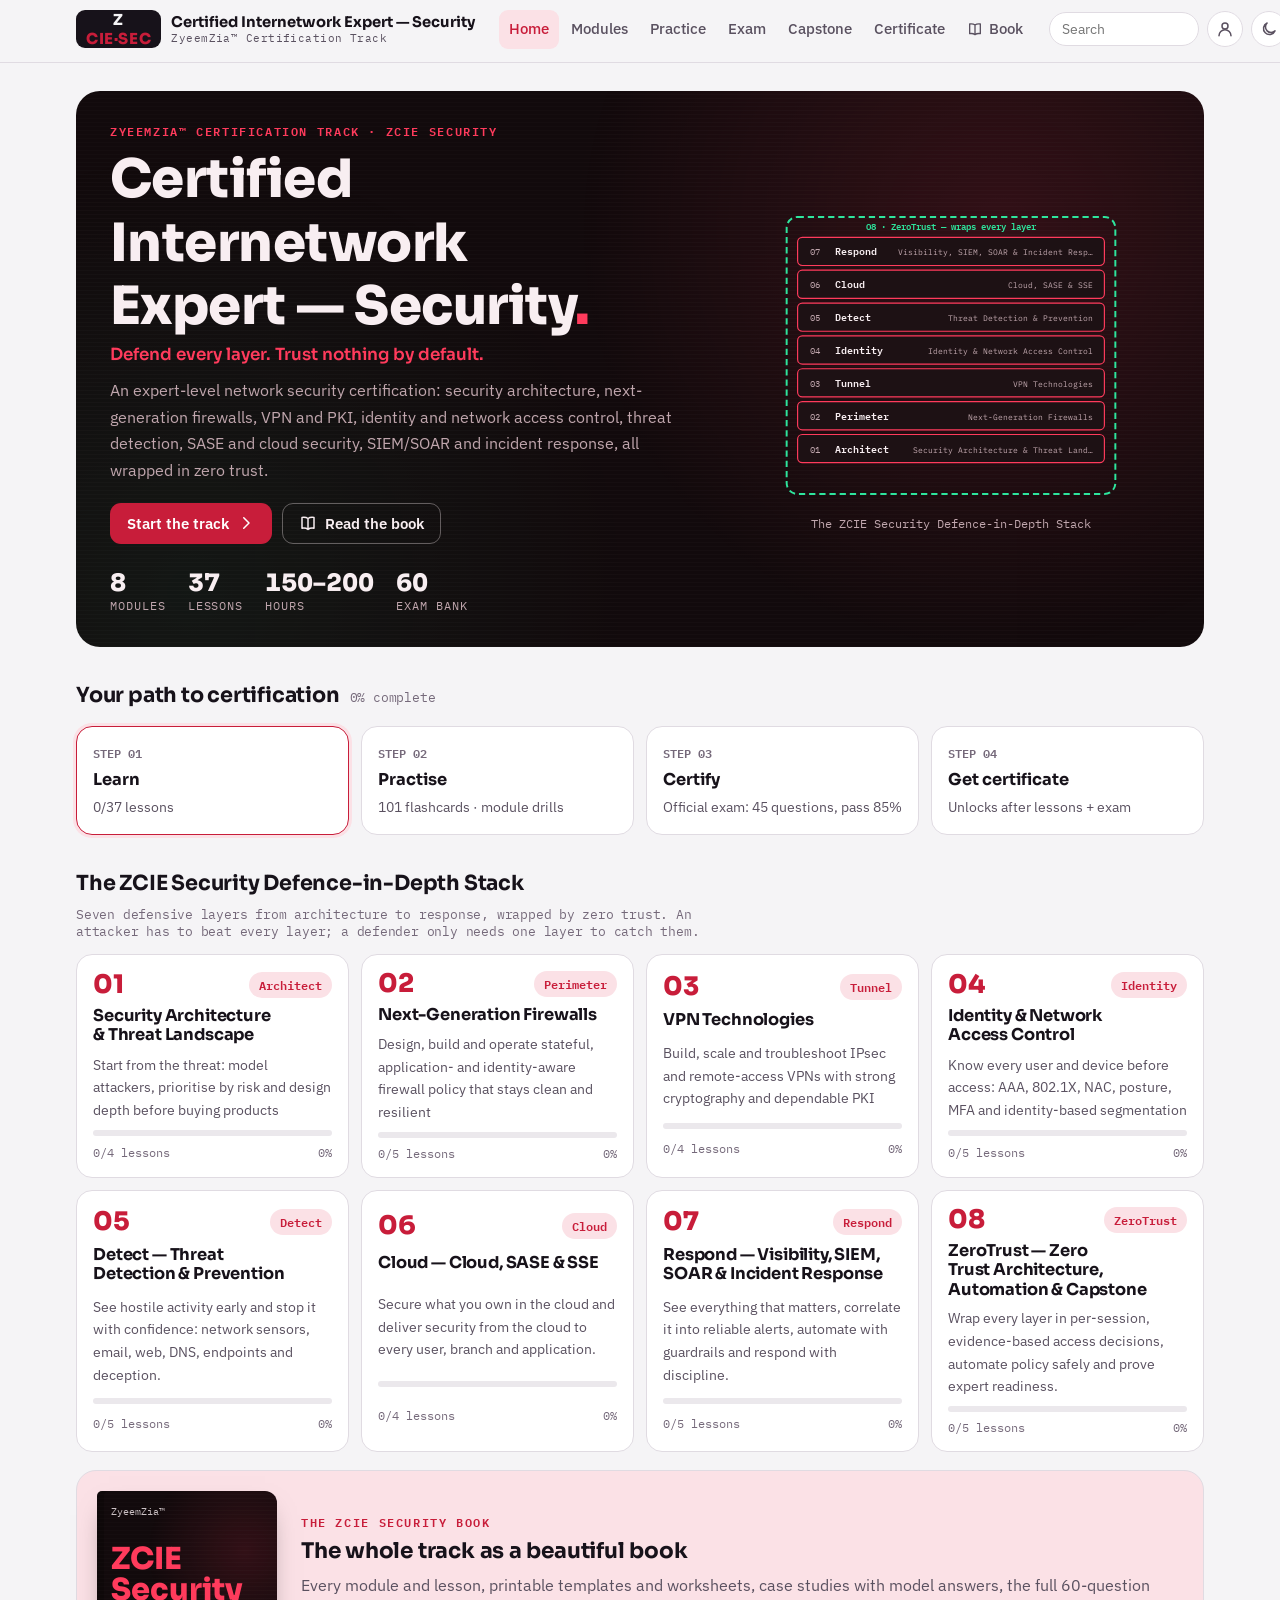
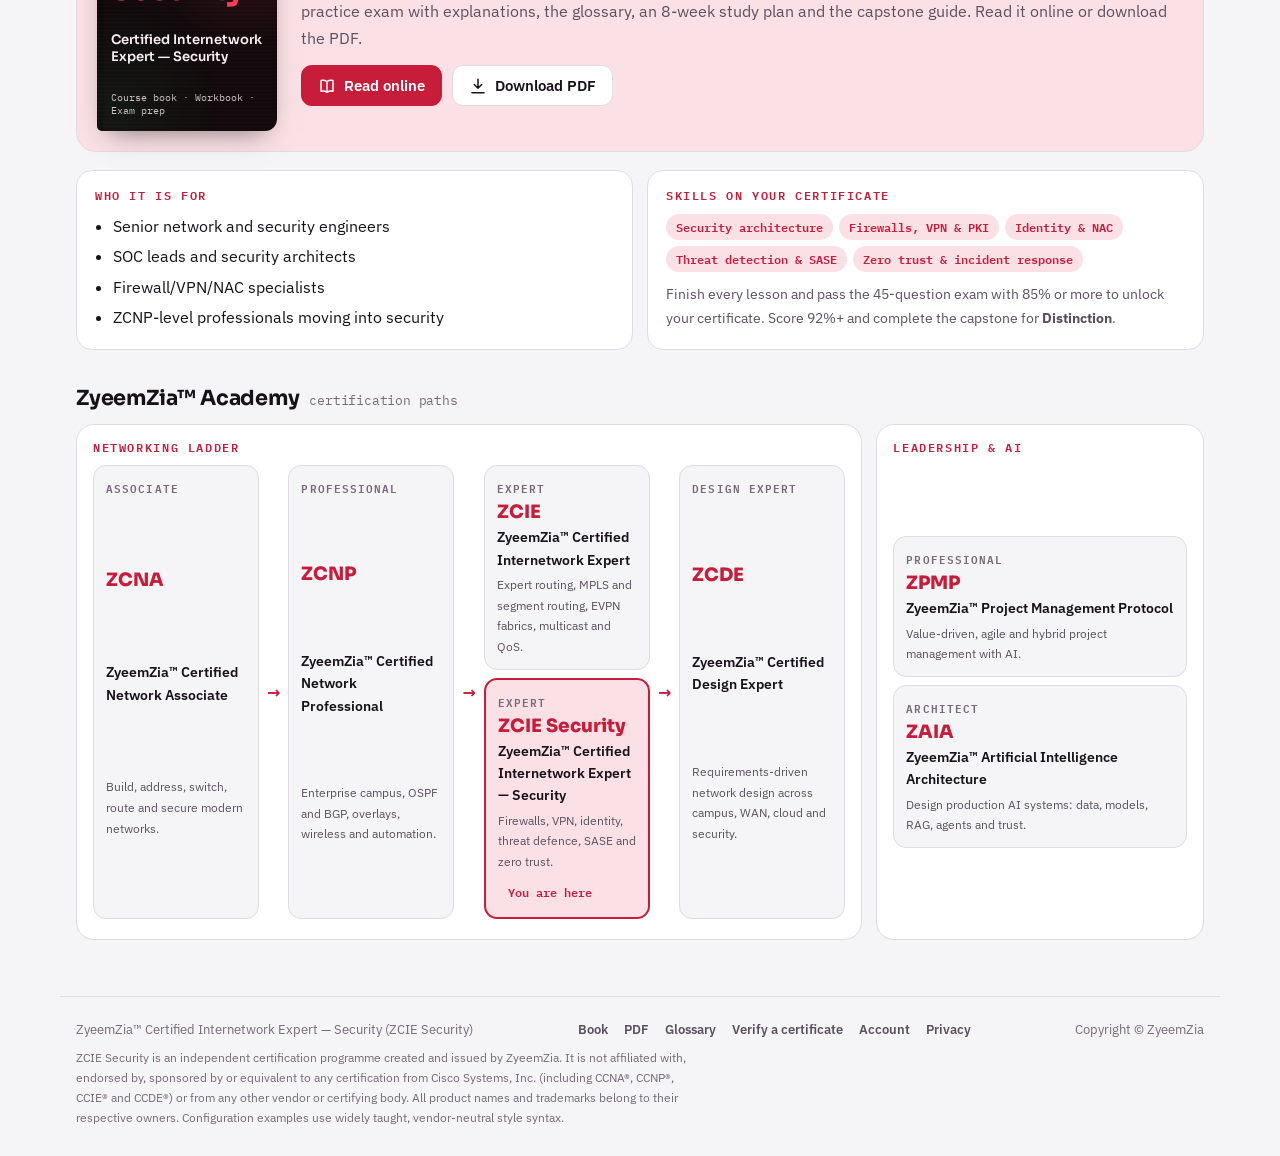
==== index.html @ bf313ba4 "Optional Google sign-in with progress synced across devices, account page and privacy notice" ====
<!doctype html>
<html lang="en">
<head>
<meta charset="utf-8">
<meta name="viewport" content="width=device-width, initial-scale=1, viewport-fit=cover">
<title>ZyeemZia™ Certified Internetwork Expert — Security (ZCIE Security)</title>
<meta name="description" content="ZyeemZia™ Certified Internetwork Expert — Security (ZCIE Security): expert network security: firewalls, VPN and PKI, identity and NAC, threat defence, SASE and cloud security, SIEM/SOAR and zero trust. Free online course, smart book and certificate. Independent programme, not affiliated with Cisco.">
<meta name="author" content="ZyeemZia">
<meta name="theme-color" content="#120a0c">
<link rel="icon" href="favicon.svg" type="image/svg+xml">
<link rel="canonical" href="https://zcie-security.zyeemzia.com/">
<meta property="og:type" content="website">
<meta property="og:site_name" content="ZyeemZia™ Certification Tracks">
<meta property="og:title" content="ZyeemZia™ Certified Internetwork Expert — Security (ZCIE Security)">
<meta property="og:description" content="ZyeemZia™ Certified Internetwork Expert — Security (ZCIE Security): expert network security: firewalls, VPN and PKI, identity and NAC, threat defence, SASE and cloud security, SIEM/SOAR and zero trust. Free online course, smart book and certificate. Independent programme, not affiliated with Cisco.">
<meta property="og:url" content="https://zcie-security.zyeemzia.com/">
<meta property="og:image" content="https://zcie-security.zyeemzia.com/og-image.png">
<meta property="og:image:width" content="1200">
<meta property="og:image:height" content="630">
<meta name="twitter:card" content="summary_large_image">
<meta name="twitter:image" content="https://zcie-security.zyeemzia.com/og-image.png">
<script>try{var z=JSON.parse(localStorage.getItem("zcie-security.v1")||"{}").theme;if(z==="dark"||z==="light")document.documentElement.setAttribute("data-theme",z)}catch(e){}</script>
<link rel="stylesheet" href="fonts.css?v=66d4b9ed12">
<link rel="stylesheet" href="theme.css?v=8f54122ecc">
<link rel="preload" href="fonts/IBMPlexSans-400-latin-a68a20.woff2" as="font" type="font/woff2" crossorigin>
<link rel="preload" href="fonts/Sora-500-latin-4fa0aa.woff2" as="font" type="font/woff2" crossorigin>
<link rel="stylesheet" href="app.css?v=20551c067f">
</head>
<body>
<header class="topbar">
  <div class="topbar-in">
    <a class="brand" href="#home" aria-label="ZCIE Security home"><span class="brand-mark">Z<i>CIE·SEC</i></span><span class="brand-text"><b>Certified Internetwork Expert — Security</b><small>ZyeemZia™ Certification Track</small></span></a>
    <nav class="mainnav" id="mainnav" aria-label="Main"></nav>
    <div class="top-tools">
      <form class="search" id="searchForm" role="search"><input id="searchInput" type="search" placeholder="Search" aria-label="Search lessons and terms"></form>
      <a class="icon-btn search-icon" href="#search/" aria-label="Search"><svg viewBox="0 0 24 24" fill="none" stroke="currentColor" stroke-width="2" stroke-linecap="round" aria-hidden="true"><circle cx="11" cy="11" r="7"/><path d="M20 20l-4-4"/></svg></a>
      <a class="icon-btn" id="acctBtn" href="#account" aria-label="Sign in"></a>
      <button class="icon-btn" id="themeBtn" type="button" aria-label="Toggle dark mode"></button>
      <a class="prog-chip" id="progChip" href="#settings" aria-label="Your progress"></a>
    </div>
  </div>
  <div class="read-bar" id="readBar"></div>
</header>
<main id="view" class="view" tabindex="-1"><div class="boot" aria-label="Loading the course"><i></i><i></i><i></i></div></main>
<footer class="site-foot">
  <div class="row"><span>ZyeemZia™ Certified Internetwork Expert — Security (ZCIE Security)</span><span style="display:flex;gap:16px;flex-wrap:wrap"><a href="book.html" target="_blank" rel="noopener">Book</a><a href="ZCIE-Security-Book.pdf" download>PDF</a><a href="#glossary">Glossary</a><a href="#verify/">Verify a certificate</a><a href="#account">Account</a><a href="privacy.html">Privacy</a></span><span>Copyright © ZyeemZia</span></div>
  <p class="disc" id="disc"></p>
</footer>
<nav class="tabbar" id="tabbar" aria-label="Main mobile"></nav>
<div class="toast" id="toast" role="status" aria-live="polite" hidden></div>
<script defer src="core.js?v=756f940ff2"></script>
<script defer src="family.js?v=a2eb85d155"></script>
<script defer src="data/track.js?v=f406cf9808"></script>
<script defer src="data/m1-4.js?v=0f41bb237a"></script>
<script defer src="data/m5-8.js?v=df079505ed"></script>
<script defer src="app.js?v=049c7e3315"></script>
</body>
</html>
---- fonts.css ----
/* Bundled Google Fonts (SIL Open Font License) for offline use and PDF printing */
@font-face {
  font-family: 'Archivo';
  font-style: normal;
  font-weight: 600;
  font-stretch: 100%;
  font-display: swap;
  src: url(fonts/Archivo-600-latin-ext-20ba07.woff2) format('woff2');
  unicode-range: U+0100-02BA, U+02BD-02C5, U+02C7-02CC, U+02CE-02D7, U+02DD-02FF, U+0304, U+0308, U+0329, U+1D00-1DBF, U+1E00-1E9F, U+1EF2-1EFF, U+2020, U+20A0-20AB, U+20AD-20C4, U+2113, U+2C60-2C7F, U+A720-A7FF;
}
@font-face {
  font-family: 'Archivo';
  font-style: normal;
  font-weight: 600;
  font-stretch: 100%;
  font-display: swap;
  src: url(fonts/Archivo-600-latin-79dc5e.woff2) format('woff2');
  unicode-range: U+0000-00FF, U+0131, U+0152-0153, U+02BB-02BC, U+02C6, U+02DA, U+02DC, U+0304, U+0308, U+0329, U+2000-206F, U+20AC, U+2122, U+2191, U+2193, U+2212, U+2215, U+FEFF, U+FFFD;
}
@font-face {
  font-family: 'Archivo';
  font-style: normal;
  font-weight: 700;
  font-stretch: 100%;
  font-display: swap;
  src: url(fonts/Archivo-600-latin-ext-20ba07.woff2) format('woff2');
  unicode-range: U+0100-02BA, U+02BD-02C5, U+02C7-02CC, U+02CE-02D7, U+02DD-02FF, U+0304, U+0308, U+0329, U+1D00-1DBF, U+1E00-1E9F, U+1EF2-1EFF, U+2020, U+20A0-20AB, U+20AD-20C4, U+2113, U+2C60-2C7F, U+A720-A7FF;
}
@font-face {
  font-family: 'Archivo';
  font-style: normal;
  font-weight: 700;
  font-stretch: 100%;
  font-display: swap;
  src: url(fonts/Archivo-600-latin-79dc5e.woff2) format('woff2');
  unicode-range: U+0000-00FF, U+0131, U+0152-0153, U+02BB-02BC, U+02C6, U+02DA, U+02DC, U+0304, U+0308, U+0329, U+2000-206F, U+20AC, U+2122, U+2191, U+2193, U+2212, U+2215, U+FEFF, U+FFFD;
}
@font-face {
  font-family: 'Archivo';
  font-style: normal;
  font-weight: 800;
  font-stretch: 100%;
  font-display: swap;
  src: url(fonts/Archivo-600-latin-ext-20ba07.woff2) format('woff2');
  unicode-range: U+0100-02BA, U+02BD-02C5, U+02C7-02CC, U+02CE-02D7, U+02DD-02FF, U+0304, U+0308, U+0329, U+1D00-1DBF, U+1E00-1E9F, U+1EF2-1EFF, U+2020, U+20A0-20AB, U+20AD-20C4, U+2113, U+2C60-2C7F, U+A720-A7FF;
}
@font-face {
  font-family: 'Archivo';
  font-style: normal;
  font-weight: 800;
  font-stretch: 100%;
  font-display: swap;
  src: url(fonts/Archivo-600-latin-79dc5e.woff2) format('woff2');
  unicode-range: U+0000-00FF, U+0131, U+0152-0153, U+02BB-02BC, U+02C6, U+02DA, U+02DC, U+0304, U+0308, U+0329, U+2000-206F, U+20AC, U+2122, U+2191, U+2193, U+2212, U+2215, U+FEFF, U+FFFD;
}
@font-face {
  font-family: 'IBM Plex Mono';
  font-style: normal;
  font-weight: 400;
  font-display: swap;
  src: url(fonts/IBMPlexMono-400-latin-ext-7f25d9.woff2) format('woff2');
  unicode-range: U+0100-02BA, U+02BD-02C5, U+02C7-02CC, U+02CE-02D7, U+02DD-02FF, U+0304, U+0308, U+0329, U+1D00-1DBF, U+1E00-1E9F, U+1EF2-1EFF, U+2020, U+20A0-20AB, U+20AD-20C4, U+2113, U+2C60-2C7F, U+A720-A7FF;
}
@font-face {
  font-family: 'IBM Plex Mono';
  font-style: normal;
  font-weight: 400;
  font-display: swap;
  src: url(fonts/IBMPlexMono-400-latin-d196e8.woff2) format('woff2');
  unicode-range: U+0000-00FF, U+0131, U+0152-0153, U+02BB-02BC, U+02C6, U+02DA, U+02DC, U+0304, U+0308, U+0329, U+2000-206F, U+20AC, U+2122, U+2191, U+2193, U+2212, U+2215, U+FEFF, U+FFFD;
}
@font-face {
  font-family: 'IBM Plex Mono';
  font-style: normal;
  font-weight: 600;
  font-display: swap;
  src: url(fonts/IBMPlexMono-600-latin-ext-bf8910.woff2) format('woff2');
  unicode-range: U+0100-02BA, U+02BD-02C5, U+02C7-02CC, U+02CE-02D7, U+02DD-02FF, U+0304, U+0308, U+0329, U+1D00-1DBF, U+1E00-1E9F, U+1EF2-1EFF, U+2020, U+20A0-20AB, U+20AD-20C4, U+2113, U+2C60-2C7F, U+A720-A7FF;
}
@font-face {
  font-family: 'IBM Plex Mono';
  font-style: normal;
  font-weight: 600;
  font-display: swap;
  src: url(fonts/IBMPlexMono-600-latin-9b8270.woff2) format('woff2');
  unicode-range: U+0000-00FF, U+0131, U+0152-0153, U+02BB-02BC, U+02C6, U+02DA, U+02DC, U+0304, U+0308, U+0329, U+2000-206F, U+20AC, U+2122, U+2191, U+2193, U+2212, U+2215, U+FEFF, U+FFFD;
}
@font-face {
  font-family: 'IBM Plex Sans';
  font-style: italic;
  font-weight: 400;
  font-stretch: 100%;
  font-display: swap;
  src: url(fonts/IBMPlexSans-400i-latin-ext-77f5d9.woff2) format('woff2');
  unicode-range: U+0100-02BA, U+02BD-02C5, U+02C7-02CC, U+02CE-02D7, U+02DD-02FF, U+0304, U+0308, U+0329, U+1D00-1DBF, U+1E00-1E9F, U+1EF2-1EFF, U+2020, U+20A0-20AB, U+20AD-20C4, U+2113, U+2C60-2C7F, U+A720-A7FF;
}
@font-face {
  font-family: 'IBM Plex Sans';
  font-style: italic;
  font-weight: 400;
  font-stretch: 100%;
  font-display: swap;
  src: url(fonts/IBMPlexSans-400i-latin-46a3d9.woff2) format('woff2');
  unicode-range: U+0000-00FF, U+0131, U+0152-0153, U+02BB-02BC, U+02C6, U+02DA, U+02DC, U+0304, U+0308, U+0329, U+2000-206F, U+20AC, U+2122, U+2191, U+2193, U+2212, U+2215, U+FEFF, U+FFFD;
}
@font-face {
  font-family: 'IBM Plex Sans';
  font-style: normal;
  font-weight: 400;
  font-stretch: 100%;
  font-display: swap;
  src: url(fonts/IBMPlexSans-400-latin-ext-71c30c.woff2) format('woff2');
  unicode-range: U+0100-02BA, U+02BD-02C5, U+02C7-02CC, U+02CE-02D7, U+02DD-02FF, U+0304, U+0308, U+0329, U+1D00-1DBF, U+1E00-1E9F, U+1EF2-1EFF, U+2020, U+20A0-20AB, U+20AD-20C4, U+2113, U+2C60-2C7F, U+A720-A7FF;
}
@font-face {
  font-family: 'IBM Plex Sans';
  font-style: normal;
  font-weight: 400;
  font-stretch: 100%;
  font-display: swap;
  src: url(fonts/IBMPlexSans-400-latin-a68a20.woff2) format('woff2');
  unicode-range: U+0000-00FF, U+0131, U+0152-0153, U+02BB-02BC, U+02C6, U+02DA, U+02DC, U+0304, U+0308, U+0329, U+2000-206F, U+20AC, U+2122, U+2191, U+2193, U+2212, U+2215, U+FEFF, U+FFFD;
}
@font-face {
  font-family: 'IBM Plex Sans';
  font-style: normal;
  font-weight: 500;
  font-stretch: 100%;
  font-display: swap;
  src: url(fonts/IBMPlexSans-400-latin-ext-71c30c.woff2) format('woff2');
  unicode-range: U+0100-02BA, U+02BD-02C5, U+02C7-02CC, U+02CE-02D7, U+02DD-02FF, U+0304, U+0308, U+0329, U+1D00-1DBF, U+1E00-1E9F, U+1EF2-1EFF, U+2020, U+20A0-20AB, U+20AD-20C4, U+2113, U+2C60-2C7F, U+A720-A7FF;
}
@font-face {
  font-family: 'IBM Plex Sans';
  font-style: normal;
  font-weight: 500;
  font-stretch: 100%;
  font-display: swap;
  src: url(fonts/IBMPlexSans-400-latin-a68a20.woff2) format('woff2');
  unicode-range: U+0000-00FF, U+0131, U+0152-0153, U+02BB-02BC, U+02C6, U+02DA, U+02DC, U+0304, U+0308, U+0329, U+2000-206F, U+20AC, U+2122, U+2191, U+2193, U+2212, U+2215, U+FEFF, U+FFFD;
}
@font-face {
  font-family: 'IBM Plex Sans';
  font-style: normal;
  font-weight: 600;
  font-stretch: 100%;
  font-display: swap;
  src: url(fonts/IBMPlexSans-400-latin-ext-71c30c.woff2) format('woff2');
  unicode-range: U+0100-02BA, U+02BD-02C5, U+02C7-02CC, U+02CE-02D7, U+02DD-02FF, U+0304, U+0308, U+0329, U+1D00-1DBF, U+1E00-1E9F, U+1EF2-1EFF, U+2020, U+20A0-20AB, U+20AD-20C4, U+2113, U+2C60-2C7F, U+A720-A7FF;
}
@font-face {
  font-family: 'IBM Plex Sans';
  font-style: normal;
  font-weight: 600;
  font-stretch: 100%;
  font-display: swap;
  src: url(fonts/IBMPlexSans-400-latin-a68a20.woff2) format('woff2');
  unicode-range: U+0000-00FF, U+0131, U+0152-0153, U+02BB-02BC, U+02C6, U+02DA, U+02DC, U+0304, U+0308, U+0329, U+2000-206F, U+20AC, U+2122, U+2191, U+2193, U+2212, U+2215, U+FEFF, U+FFFD;
}
@font-face {
  font-family: 'IBM Plex Sans';
  font-style: normal;
  font-weight: 700;
  font-stretch: 100%;
  font-display: swap;
  src: url(fonts/IBMPlexSans-400-latin-ext-71c30c.woff2) format('woff2');
  unicode-range: U+0100-02BA, U+02BD-02C5, U+02C7-02CC, U+02CE-02D7, U+02DD-02FF, U+0304, U+0308, U+0329, U+1D00-1DBF, U+1E00-1E9F, U+1EF2-1EFF, U+2020, U+20A0-20AB, U+20AD-20C4, U+2113, U+2C60-2C7F, U+A720-A7FF;
}
@font-face {
  font-family: 'IBM Plex Sans';
  font-style: normal;
  font-weight: 700;
  font-stretch: 100%;
  font-display: swap;
  src: url(fonts/IBMPlexSans-400-latin-a68a20.woff2) format('woff2');
  unicode-range: U+0000-00FF, U+0131, U+0152-0153, U+02BB-02BC, U+02C6, U+02DA, U+02DC, U+0304, U+0308, U+0329, U+2000-206F, U+20AC, U+2122, U+2191, U+2193, U+2212, U+2215, U+FEFF, U+FFFD;
}
@font-face {
  font-family: 'Sora';
  font-style: normal;
  font-weight: 500;
  font-display: swap;
  src: url(fonts/Sora-500-latin-ext-f9e5e3.woff2) format('woff2');
  unicode-range: U+0100-02BA, U+02BD-02C5, U+02C7-02CC, U+02CE-02D7, U+02DD-02FF, U+0304, U+0308, U+0329, U+1D00-1DBF, U+1E00-1E9F, U+1EF2-1EFF, U+2020, U+20A0-20AB, U+20AD-20C4, U+2113, U+2C60-2C7F, U+A720-A7FF;
}
@font-face {
  font-family: 'Sora';
  font-style: normal;
  font-weight: 500;
  font-display: swap;
  src: url(fonts/Sora-500-latin-4fa0aa.woff2) format('woff2');
  unicode-range: U+0000-00FF, U+0131, U+0152-0153, U+02BB-02BC, U+02C6, U+02DA, U+02DC, U+0304, U+0308, U+0329, U+2000-206F, U+20AC, U+2122, U+2191, U+2193, U+2212, U+2215, U+FEFF, U+FFFD;
}
@font-face {
  font-family: 'Sora';
  font-style: normal;
  font-weight: 600;
  font-display: swap;
  src: url(fonts/Sora-500-latin-ext-f9e5e3.woff2) format('woff2');
  unicode-range: U+0100-02BA, U+02BD-02C5, U+02C7-02CC, U+02CE-02D7, U+02DD-02FF, U+0304, U+0308, U+0329, U+1D00-1DBF, U+1E00-1E9F, U+1EF2-1EFF, U+2020, U+20A0-20AB, U+20AD-20C4, U+2113, U+2C60-2C7F, U+A720-A7FF;
}
@font-face {
  font-family: 'Sora';
  font-style: normal;
  font-weight: 600;
  font-display: swap;
  src: url(fonts/Sora-500-latin-4fa0aa.woff2) format('woff2');
  unicode-range: U+0000-00FF, U+0131, U+0152-0153, U+02BB-02BC, U+02C6, U+02DA, U+02DC, U+0304, U+0308, U+0329, U+2000-206F, U+20AC, U+2122, U+2191, U+2193, U+2212, U+2215, U+FEFF, U+FFFD;
}
@font-face {
  font-family: 'Sora';
  font-style: normal;
  font-weight: 700;
  font-display: swap;
  src: url(fonts/Sora-500-latin-ext-f9e5e3.woff2) format('woff2');
  unicode-range: U+0100-02BA, U+02BD-02C5, U+02C7-02CC, U+02CE-02D7, U+02DD-02FF, U+0304, U+0308, U+0329, U+1D00-1DBF, U+1E00-1E9F, U+1EF2-1EFF, U+2020, U+20A0-20AB, U+20AD-20C4, U+2113, U+2C60-2C7F, U+A720-A7FF;
}
@font-face {
  font-family: 'Sora';
  font-style: normal;
  font-weight: 700;
  font-display: swap;
  src: url(fonts/Sora-500-latin-4fa0aa.woff2) format('woff2');
  unicode-range: U+0000-00FF, U+0131, U+0152-0153, U+02BB-02BC, U+02C6, U+02DA, U+02DC, U+0304, U+0308, U+0329, U+2000-206F, U+20AC, U+2122, U+2191, U+2193, U+2212, U+2215, U+FEFF, U+FFFD;
}
@font-face {
  font-family: 'Sora';
  font-style: normal;
  font-weight: 800;
  font-display: swap;
  src: url(fonts/Sora-500-latin-ext-f9e5e3.woff2) format('woff2');
  unicode-range: U+0100-02BA, U+02BD-02C5, U+02C7-02CC, U+02CE-02D7, U+02DD-02FF, U+0304, U+0308, U+0329, U+1D00-1DBF, U+1E00-1E9F, U+1EF2-1EFF, U+2020, U+20A0-20AB, U+20AD-20C4, U+2113, U+2C60-2C7F, U+A720-A7FF;
}
@font-face {
  font-family: 'Sora';
  font-style: normal;
  font-weight: 800;
  font-display: swap;
  src: url(fonts/Sora-500-latin-4fa0aa.woff2) format('woff2');
  unicode-range: U+0000-00FF, U+0131, U+0152-0153, U+02BB-02BC, U+02C6, U+02DA, U+02DC, U+0304, U+0308, U+0329, U+2000-206F, U+20AC, U+2122, U+2191, U+2193, U+2212, U+2215, U+FEFF, U+FFFD;
}
---- theme.css ----
/* ZCIE Security — "red team": charcoal, crimson alert, terminal green; scanline motif. */
:root {
  --bg: #f5f4f6; --surface: #ffffff; --surface-2: #ebe8ec; --ink: #17121a; --ink-2: #5a5160; --ink-3: #75697a; --line: #e0dbe2;
  --accent: #c81d3a; --accent-ink: #ffffff; --accent-soft: #fbe1e6; --accent-2: #0f7a55; --accent-2-soft: #d9f1e7;
  --good: #1d7a4b; --good-soft: #dcf1e4; --bad: #b42a2a; --bad-soft: #f9e2e0; --warn: #b77800; --warn-soft: #fbefd3; --on-status: #ffffff;
  --hero-bg: #120a0c; --hero-ink: #f8eef1; --hero-ink-2: #c0a6ad; --hero-accent: #ff3b5c;
  --motif: repeating-linear-gradient(0deg, rgba(255,255,255,.035) 0 1px, transparent 1px 4px), radial-gradient(circle at 82% 25%, rgba(255,59,92,.28), transparent 42%), radial-gradient(circle at 10% 90%, rgba(46,229,157,.12), transparent 40%);
  --sg-line: #3d2228; --sg-accent: #ff3b5c; --sg-accent-2: #2ee59d; --sg-node: #1d1114; --sg-ink: #f8eef1; --sg-ink-2: #c0a6ad;
  --f-display: "Sora", "IBM Plex Sans", "Segoe UI", sans-serif; --f-body: "IBM Plex Sans", "Segoe UI", system-ui, sans-serif; --f-mono: "IBM Plex Mono", Consolas, monospace;
  --radius: 16px;
}
@media (prefers-color-scheme: dark) {
  :root:not([data-theme="light"]) {
  --bg: #0b080a; --surface: #151013; --surface-2: #1e171b; --ink: #f3ecef; --ink-2: #b8a9b0; --ink-3: #8d7885; --line: #2d2228;
  --accent: #ff3b5c; --accent-ink: #24040b; --accent-soft: #3a121b; --accent-2: #2ee59d; --accent-2-soft: #0d2e21;
  --good: #5bd39a; --good-soft: #10301f; --bad: #ff7a7a; --bad-soft: #3a1616; --warn: #f2b84c; --warn-soft: #3a2c10; --on-status: #0b080a;
  color-scheme: dark;
  }
}
:root[data-theme="dark"] {
  --bg: #0b080a; --surface: #151013; --surface-2: #1e171b; --ink: #f3ecef; --ink-2: #b8a9b0; --ink-3: #8d7885; --line: #2d2228;
  --accent: #ff3b5c; --accent-ink: #24040b; --accent-soft: #3a121b; --accent-2: #2ee59d; --accent-2-soft: #0d2e21;
  --good: #5bd39a; --good-soft: #10301f; --bad: #ff7a7a; --bad-soft: #3a1616; --warn: #f2b84c; --warn-soft: #3a2c10; --on-status: #0b080a;
  color-scheme: dark;
}
---- app.css ----
/* ZyeemZia certification engine — site styles. Colours and faces come from theme.css (per track). */
* { box-sizing: border-box; }
[hidden] { display: none !important; }
html { -webkit-text-size-adjust: 100%; }
body { margin: 0; background: var(--bg); color: var(--ink); font: 16px/1.65 var(--f-body); }
a { color: var(--accent); }
button { font: inherit; color: inherit; }
:focus-visible { outline: 3px solid var(--accent-2); outline-offset: 2px; border-radius: 6px; }
h1, h2, h3, h4 { margin: 0; line-height: 1.2; text-wrap: balance; font-family: var(--f-display); letter-spacing: -.01em; }
p { margin: 0; }
code { font: .9em var(--f-mono); background: var(--surface-2); padding: 1px 6px; border-radius: 5px; }
.muted { color: var(--ink-2); }
.eyebrow { font: 600 .72rem/1.2 var(--f-mono); letter-spacing: .14em; text-transform: uppercase; color: var(--accent); }

/* ---------- chrome ---------- */
.topbar { position: sticky; top: 0; padding-top: env(safe-area-inset-top, 0px); z-index: 30; background: color-mix(in srgb, var(--bg) 88%, transparent); backdrop-filter: blur(10px) saturate(1.3); -webkit-backdrop-filter: blur(10px) saturate(1.3); border-bottom: 1px solid var(--line); }
.topbar-in { max-width: 1160px; margin: 0 auto; display: flex; align-items: center; gap: 16px; padding-block: 10px; padding-left: max(16px, env(safe-area-inset-left, 0px)); padding-right: max(16px, env(safe-area-inset-right, 0px)); }
.brand { display: flex; align-items: center; gap: 10px; text-decoration: none; color: var(--ink); flex-shrink: 0; }
.brand-mark { height: 38px; padding: 0 10px; display: grid; place-items: center; background: var(--ink); color: var(--bg); font: 800 .95rem var(--f-display); letter-spacing: .04em; border-radius: 9px; }
.brand-mark i { font-style: normal; color: var(--accent); }
.brand-text { display: flex; flex-direction: column; line-height: 1.15; }
.brand-text b { font: 700 .92rem var(--f-display); }
.brand-text small { font: 500 .7rem var(--f-mono); color: var(--ink-2); letter-spacing: .04em; }
.mainnav { display: flex; gap: 2px; margin-left: 8px; }
.mainnav a { text-decoration: none; color: var(--ink-2); padding: 7px 10px; border-radius: 9px; font-weight: 500; font-size: .93rem; white-space: nowrap; display: inline-flex; gap: 6px; align-items: center; }
.mainnav a:hover { background: var(--surface-2); color: var(--ink); }
.mainnav a[aria-current="page"] { color: var(--accent); background: var(--accent-soft); }
.mainnav svg { width: 16px; height: 16px; }
.top-tools { margin-left: auto; display: flex; gap: 8px; align-items: center; }
.icon-btn { width: 36px; height: 36px; border-radius: 50%; border: 1px solid var(--line); background: var(--surface); display: grid; place-items: center; cursor: pointer; color: var(--ink-2); }
.icon-btn svg, .btn svg, .tabbar svg { width: 18px; height: 18px; }
.prog-chip { display: inline-flex; align-items: center; gap: 8px; text-decoration: none; color: var(--ink); font: 600 .82rem var(--f-mono); background: var(--surface); border: 1px solid var(--line); padding: 6px 12px; border-radius: 999px; font-variant-numeric: tabular-nums; white-space: nowrap; }
.prog-chip i { width: 46px; height: 6px; border-radius: 9px; background: var(--surface-2); overflow: hidden; display: inline-block; }
.prog-chip i b { display: block; height: 100%; background: var(--accent); }
.read-bar { height: 3px; width: 0; background: var(--accent); transition: width .15s; }
.tabbar { display: none; }
.view { max-width: 1160px; margin: 0 auto; outline: none; padding-block: 28px 56px; padding-left: max(16px, env(safe-area-inset-left, 0px)); padding-right: max(16px, env(safe-area-inset-right, 0px)); }
.site-foot { max-width: 1160px; margin: 0 auto; padding-block: 22px 28px; padding-left: max(16px, env(safe-area-inset-left, 0px)); padding-right: max(16px, env(safe-area-inset-right, 0px)); border-top: 1px solid var(--line); color: var(--ink-3); font-size: .82rem; display: grid; gap: 8px; }
.site-foot .row { display: flex; gap: 8px 18px; flex-wrap: wrap; justify-content: space-between; }
.site-foot a { color: var(--ink-2); text-decoration: none; font-weight: 600; }
.site-foot .disc { font-size: .76rem; max-width: 90ch; }

/* ---------- common ---------- */
.btn { display: inline-flex; align-items: center; justify-content: center; gap: 8px; border: 1px solid var(--line); background: var(--surface); color: var(--ink); padding: 10px 16px; border-radius: 11px; cursor: pointer; font-weight: 600; text-decoration: none; font-size: .95rem; line-height: 1.25; }
.btn:hover { border-color: var(--ink-3); }
.btn-primary { background: var(--accent); color: var(--accent-ink); border-color: transparent; }
.btn-primary:hover { filter: brightness(1.07); border-color: transparent; }
.btn-dark { background: var(--ink); color: var(--bg); border-color: transparent; }
.btn-ghost { background: none; border-color: transparent; color: var(--ink-2); }
.btn-sm { padding: 6px 11px; font-size: .85rem; border-radius: 9px; }
.btn[disabled] { opacity: .45; cursor: not-allowed; }
.chip { display: inline-flex; align-items: center; gap: 5px; padding: 3px 10px; border-radius: 999px; font: 600 .76rem var(--f-mono); background: var(--surface-2); color: var(--ink-2); white-space: nowrap; }
.chip.ok { background: var(--good-soft); color: var(--good); }
.chip.acc { background: var(--accent-soft); color: var(--accent); }
.chips { display: flex; flex-wrap: wrap; gap: 6px; }
.card { background: var(--surface); border: 1px solid var(--line); border-radius: var(--radius); }
.page-head { display: grid; gap: 6px; margin-bottom: 22px; }
.page-title { font-size: clamp(1.7rem, 3.4vw, 2.4rem); }
.section-title { font-size: 1.3rem; margin: 36px 0 14px; display: flex; align-items: baseline; gap: 10px; flex-wrap: wrap; }
.section-title small { font: 500 .8rem var(--f-mono); color: var(--ink-3); }
.bar { height: 6px; border-radius: 9px; background: var(--surface-2); overflow: hidden; }
.bar > i { display: block; height: 100%; background: var(--accent); }
.empty { text-align: center; padding: 48px 20px; color: var(--ink-2); border: 1px dashed var(--line); border-radius: 18px; }

/* ---------- home ---------- */
.hero { position: relative; overflow: hidden; display: grid; grid-template-columns: minmax(0, 1.15fr) minmax(0, .85fr); gap: 28px; align-items: center; padding: 34px; border-radius: 24px; background: var(--hero-bg); color: var(--hero-ink); }
.hero .motif { position: absolute; inset: 0; pointer-events: none; opacity: .5; background: var(--motif); }
.hero > *:not(.motif) { position: relative; min-width: 0; }
.hero .eyebrow { color: var(--hero-accent); }
.hero h1 { font-size: clamp(2rem, 4.6vw, 3.3rem); font-weight: 800; margin: 10px 0 6px; color: var(--hero-ink); }
.hero h1 span { color: var(--hero-accent); }
.hero .tag { font: 600 1.05rem var(--f-display); color: var(--hero-accent); }
.hero .lead { color: var(--hero-ink-2); max-width: 58ch; margin-top: 12px; }
.hero-actions { display: flex; gap: 10px; flex-wrap: wrap; margin-top: 20px; }
.hero .btn:not(.btn-primary) { background: transparent; color: var(--hero-ink); border-color: color-mix(in srgb, var(--hero-ink) 35%, transparent); }
.hero-stats { display: flex; gap: 22px; flex-wrap: wrap; margin-top: 24px; }
.hero-stats div { display: grid; }
.hero-stats b { font: 800 1.5rem var(--f-display); color: var(--hero-ink); font-variant-numeric: tabular-nums; }
.hero-stats span { font: 500 .74rem var(--f-mono); color: var(--hero-ink-2); text-transform: uppercase; letter-spacing: .08em; }
.hero-sig { display: grid; justify-items: center; gap: 8px; }
.hero-sig .sg { width: 100%; max-width: 360px; height: auto; }
.hero-sig figcaption { font: 500 .78rem var(--f-mono); color: var(--hero-ink-2); text-align: center; }

.path { display: grid; grid-template-columns: repeat(4, minmax(0, 1fr)); gap: 12px; margin-top: 18px; }
.path-step { padding: 16px; border-radius: 16px; background: var(--surface); border: 1px solid var(--line); display: grid; gap: 6px; position: relative; }
.path-step .n { font: 700 .74rem var(--f-mono); color: var(--ink-3); }
.path-step b { font: 700 1.02rem var(--f-display); }
.path-step small { color: var(--ink-2); font-size: .85rem; }
.path-step.done { border-color: var(--good); }
.path-step.done .n { color: var(--good); }
.path-step.now { border-color: var(--accent); box-shadow: 0 0 0 3px var(--accent-soft); }

.mod-grid { display: grid; grid-template-columns: repeat(4, minmax(0, 1fr)); gap: 12px; }
.mod-card { display: grid; gap: 8px; padding: 16px; border-radius: 16px; background: var(--surface); border: 1px solid var(--line); text-decoration: none; color: var(--ink); transition: transform .15s, border-color .15s; min-width: 0; }
.mod-card:hover { transform: translateY(-2px); border-color: var(--accent); }
.mod-top { display: flex; justify-content: space-between; align-items: center; }
.mod-num { font: 800 1.6rem/1 var(--f-display); color: var(--accent); }
.mod-card h3 { font-size: 1.02rem; }
.mod-card p { font-size: .86rem; color: var(--ink-2); }
.mod-card .meta { display: flex; justify-content: space-between; font: 500 .74rem var(--f-mono); color: var(--ink-3); }
.book-banner { display: grid; grid-template-columns: 180px minmax(0, 1fr); gap: 24px; align-items: center; padding: 20px; border-radius: 20px; background: var(--accent-soft); border: 1px solid var(--line); margin-top: 18px; }
.bb-cover { aspect-ratio: 3/4; border-radius: 5px 12px 12px 5px; background: var(--hero-bg); color: var(--hero-ink); padding: 14px; display: flex; flex-direction: column; justify-content: space-between; text-decoration: none; box-shadow: inset 7px 0 0 rgba(0,0,0,.25), 0 12px 26px -12px rgba(0,0,0,.5); position: relative; overflow: hidden; transition: transform .2s; }
.bb-cover:hover { transform: rotate(-2deg) translateY(-3px); }
.bb-cover .motif { position: absolute; inset: 0; background: var(--motif); opacity: .5; }
.bb-cover > *:not(.motif) { position: relative; }
.bb-cover b { font: 800 1.9rem/1 var(--f-display); color: var(--hero-accent); }
.bb-cover span { font: 600 .82rem/1.3 var(--f-display); }
.bb-cover small { font: 500 .62rem var(--f-mono); opacity: .8; }
.bb-text { display: grid; gap: 8px; min-width: 0; }
.bb-text h2 { font-size: 1.35rem; }
.two { display: grid; grid-template-columns: minmax(0, 1fr) minmax(0, 1fr); gap: 14px; }
.list-card { padding: 18px; display: grid; gap: 10px; }
.list-card ul { margin: 0; padding-left: 18px; display: grid; gap: 4px; }

/* ---------- module & lesson ---------- */
.crumbs { display: flex; gap: 8px; align-items: center; font-size: .85rem; color: var(--ink-2); flex-wrap: wrap; }
.crumbs a { color: var(--ink-2); text-decoration: none; }
.mod-hero { padding: 26px; border-radius: 20px; background: var(--surface); border: 1px solid var(--line); display: grid; grid-template-columns: auto minmax(0, 1fr); gap: 22px; margin: 14px 0 22px; align-items: start; }
.mod-big { font: 800 4rem/1 var(--f-display); color: var(--accent); }
.outcomes { margin: 12px 0 0; padding: 0; list-style: none; display: grid; gap: 6px; }
.outcomes li { display: flex; gap: 10px; }
.outcomes li::before { content: ""; width: 8px; height: 8px; margin-top: .6em; flex-shrink: 0; background: var(--accent); border-radius: 2px; }
.lesson-list { display: grid; gap: 10px; }
.lesson-row { display: grid; grid-template-columns: 54px minmax(0, 1fr) auto; gap: 14px; align-items: center; padding: 14px 16px; border-radius: 14px; background: var(--surface); border: 1px solid var(--line); text-decoration: none; color: var(--ink); }
.lesson-row:hover { border-color: var(--accent); }
.lesson-row .ln { font: 700 1.15rem var(--f-mono); color: var(--ink-3); text-align: center; }
.lesson-row.done .ln { color: var(--good); }
.lesson-row b { font-family: var(--f-display); }
.lesson-row small { display: block; color: var(--ink-2); }
.lesson { max-width: 840px; margin: 0 auto; }
.lesson-head { margin: 14px 0 22px; padding: 24px; border-radius: 20px; background: var(--surface); border: 1px solid var(--line); border-top: 5px solid var(--accent); }
.lesson-head h1 { font-size: clamp(1.5rem, 3.2vw, 2.1rem); margin: 6px 0; }
.objectives { margin: 12px 0 0; padding: 12px 14px; list-style: none; display: grid; gap: 6px; background: var(--surface-2); border-radius: 12px; font-size: .95rem; }
.objectives li::before { content: "→ "; color: var(--accent); font-weight: 700; }
.blocks { display: grid; gap: 18px; }
.blk-title { font-size: 1.12rem; margin-bottom: 8px; }
.b-text { font-size: 1.04rem; }
.callout { padding: 14px 16px; border-radius: 14px; border-left: 4px solid var(--c); background: color-mix(in srgb, var(--c) 9%, var(--surface)); }
.callout .ct { font: 700 .72rem var(--f-mono); letter-spacing: .12em; text-transform: uppercase; color: var(--c); display: block; margin-bottom: 4px; }
.callout b.h { display: block; font-family: var(--f-display); margin-bottom: 2px; }
.callout.insight { --c: var(--accent-2); } .callout.warning { --c: var(--bad); } .callout.example { --c: var(--good); } .callout.pro { --c: var(--accent); } .callout.definition { --c: var(--ink-2); }
.keypoints { padding: 16px 18px; border-radius: 14px; background: var(--surface); border: 1px solid var(--line); }
.keypoints ul { margin: 0; padding: 0; list-style: none; display: grid; gap: 8px; }
.keypoints li { display: grid; grid-template-columns: 22px minmax(0, 1fr); }
.keypoints li::before { content: "✓"; color: var(--accent); font-weight: 800; }
.tbl { overflow-x: auto; border: 1px solid var(--line); border-radius: 14px; background: var(--surface); }
table { width: 100%; border-collapse: collapse; font-size: .93rem; }
th, td { text-align: left; padding: 9px 12px; border-bottom: 1px solid var(--line); vertical-align: top; }
th { background: var(--surface-2); font: 600 .78rem var(--f-mono); letter-spacing: .04em; color: var(--ink-2); text-transform: uppercase; }
tr:last-child td { border-bottom: 0; }
.steps { margin: 0; padding: 0; list-style: none; counter-reset: st; display: grid; gap: 10px; }
.steps li { counter-increment: st; display: grid; grid-template-columns: 38px minmax(0, 1fr); gap: 12px; padding: 12px 14px; border-radius: 14px; background: var(--surface); border: 1px solid var(--line); }
.steps li::before { content: counter(st, decimal-leading-zero); font: 700 .95rem var(--f-mono); color: var(--accent); padding-top: 2px; }
.steps b { font-family: var(--f-display); display: block; }
.fw { display: grid; grid-template-columns: repeat(auto-fill, minmax(200px, 1fr)); gap: 10px; }
.fw-card { padding: 14px; border-radius: 14px; background: var(--surface); border: 1px solid var(--line); display: grid; gap: 4px; align-content: start; }
.fw-card .lab { font: 800 .82rem var(--f-mono); color: var(--accent-ink); background: var(--accent); justify-self: start; padding: 2px 8px; border-radius: 6px; }
.fw-card b { font-family: var(--f-display); }
.fw-card p { font-size: .9rem; color: var(--ink-2); }
.cmp { display: grid; grid-template-columns: repeat(var(--n), minmax(0, 1fr)); gap: 10px; }
.cmp-col { padding: 14px; border-radius: 14px; background: var(--surface); border: 1px solid var(--line); }
.cmp-col h4 { font-size: 1rem; padding-bottom: 8px; margin-bottom: 8px; border-bottom: 2px solid var(--accent); }
.cmp-col ul { margin: 0; padding-left: 18px; display: grid; gap: 4px; font-size: .92rem; }
.flow { display: flex; gap: 0; overflow-x: auto; padding: 4px 2px 8px; }
.flow-i { flex: 1 1 0; min-width: 130px; padding: 12px; background: var(--surface); border: 1px solid var(--line); border-radius: 12px; position: relative; display: grid; gap: 4px; align-content: start; }
.flow-i + .flow-i { margin-left: 22px; }
.flow-i + .flow-i::before { content: ""; position: absolute; left: -19px; top: 50%; width: 16px; height: 2px; background: var(--accent); }
.flow-i + .flow-i::after { content: ""; position: absolute; left: -7px; top: calc(50% - 4px); border: 5px solid transparent; border-left-color: var(--accent); }
.flow-i b { font: 700 .92rem var(--f-display); }
.flow-i span { font-size: .82rem; color: var(--ink-2); }
.flow-i .k { font: 700 .7rem var(--f-mono); color: var(--accent); }
.layers { display: grid; gap: 6px; }
.layer { display: grid; grid-template-columns: 170px minmax(0, 1fr); border-radius: 12px; overflow: hidden; border: 1px solid var(--line); background: var(--surface); }
.layer > b { background: color-mix(in srgb, var(--accent) calc(var(--d) * 1%), var(--surface)); color: var(--ink); padding: 10px 12px; font: 700 .88rem var(--f-display); display: flex; align-items: center; }
.layer .parts { display: flex; flex-wrap: wrap; gap: 6px; padding: 8px 10px; align-items: center; }
.layer .parts span { font: 500 .8rem var(--f-mono); padding: 3px 9px; border-radius: 7px; background: var(--surface-2); border: 1px solid var(--line); }
.formula { display: grid; grid-template-columns: repeat(auto-fill, minmax(230px, 1fr)); gap: 10px; }
.fm { padding: 14px; border-radius: 14px; background: var(--surface); border: 1px solid var(--line); display: grid; gap: 4px; }
.fm small { font: 600 .72rem var(--f-mono); color: var(--ink-3); text-transform: uppercase; letter-spacing: .08em; }
.fm code { font-size: 1rem; background: var(--accent-soft); color: var(--ink); padding: 6px 10px; justify-self: start; max-width: 100%; overflow-wrap: anywhere; white-space: normal; }
.fm p { font-size: .88rem; color: var(--ink-2); }
.case { border-radius: 16px; border: 1px solid var(--line); background: var(--surface); overflow: hidden; }
.case-h { padding: 12px 16px; background: var(--ink); color: var(--bg); display: flex; gap: 10px; align-items: center; }
.case-h b { font-family: var(--f-display); }
.case-b { padding: 16px; display: grid; gap: 10px; }
.case-b ol { margin: 0; padding-left: 20px; display: grid; gap: 4px; }
.reveal { border-top: 1px dashed var(--line); padding-top: 10px; }
.scenario { border-radius: 16px; border: 2px solid var(--accent-2); background: var(--surface); padding: 16px; display: grid; gap: 12px; }
.sc-opts { display: grid; gap: 8px; }
.sc-opt { text-align: left; border: 1.5px solid var(--line); background: var(--bg); border-radius: 12px; padding: 11px 14px; cursor: pointer; display: grid; gap: 4px; }
.sc-opt:hover:not([disabled]) { border-color: var(--accent-2); }
.sc-opt .fb { font-size: .88rem; color: var(--ink-2); }
.sc-opt.best { border-color: var(--good); background: var(--good-soft); }
.sc-opt.weak { border-color: var(--bad); background: var(--bad-soft); }
.sc-opt[disabled] { cursor: default; }
.checklist { padding: 16px; border-radius: 16px; background: var(--surface); border: 1px solid var(--line); display: grid; gap: 8px; }
.ck { display: flex; gap: 10px; align-items: flex-start; cursor: pointer; }
.ck input { width: 19px; height: 19px; margin-top: 3px; accent-color: var(--accent); flex-shrink: 0; }
.template { border-radius: 16px; border: 1px solid var(--line); background: var(--surface); overflow: hidden; }
.tp-h { padding: 12px 16px; display: flex; justify-content: space-between; gap: 10px; align-items: center; flex-wrap: wrap; background: var(--accent-soft); }
.tp-h b { font-family: var(--f-display); }
.template .tbl { border: 0; border-radius: 0; }
.template td[contenteditable] { background: var(--bg); min-width: 90px; }
.template td[contenteditable]:focus { outline: 2px solid var(--accent); outline-offset: -2px; }
.template tr.ex td { color: var(--ink-2); font-style: italic; }
.reflection { padding: 16px; border-radius: 16px; background: var(--surface); border: 1px dashed var(--ink-3); display: grid; gap: 8px; }
.reflection textarea { width: 100%; min-height: 96px; border-radius: 10px; border: 1px solid var(--line); background: var(--bg); color: var(--ink); padding: 10px; font: inherit; resize: vertical; }
.terms { display: grid; grid-template-columns: repeat(auto-fill, minmax(230px, 1fr)); gap: 8px; }
.term { padding: 12px 14px; border-radius: 12px; background: var(--surface); border: 1px solid var(--line); }
.term b { font-family: var(--f-display); display: block; color: var(--accent); }
.term span { font-size: .9rem; color: var(--ink-2); }
.quiz { border-radius: 18px; border: 2px solid var(--accent); background: var(--surface); padding: 18px; display: grid; gap: 14px; }
.quiz-top { display: flex; justify-content: space-between; align-items: center; gap: 10px; flex-wrap: wrap; }
.dots { display: flex; gap: 5px; flex-wrap: wrap; }
.dots i { width: 10px; height: 10px; border-radius: 50%; background: var(--surface-2); }
.dots i.ok { background: var(--good); } .dots i.no { background: var(--bad); } .dots i.cur { outline: 2px solid var(--accent); outline-offset: 1px; }
.q-text { font-size: 1.08rem; font-weight: 600; }
.opts { display: grid; gap: 8px; }
.opt { text-align: left; border: 1.5px solid var(--line); background: var(--bg); border-radius: 12px; padding: 11px 14px; cursor: pointer; display: grid; grid-template-columns: 28px minmax(0, 1fr); gap: 10px; align-items: start; }
.opt:hover:not([disabled]) { border-color: var(--accent); }
.opt .k { width: 26px; height: 26px; border-radius: 50%; background: var(--surface-2); display: grid; place-items: center; font: 700 .78rem var(--f-mono); }
.opt.ok { border-color: var(--good); background: var(--good-soft); } .opt.ok .k { background: var(--good); color: var(--on-status, #fff); }
.opt.no { border-color: var(--bad); background: var(--bad-soft); } .opt.no .k { background: var(--bad); color: var(--on-status, #fff); }
.opt.sel { border-color: var(--accent); background: var(--accent-soft); } .opt.sel .k { background: var(--accent); color: var(--accent-ink); }
.opt[disabled] { cursor: default; }
.explain { font-size: .93rem; padding: 10px 12px; border-radius: 10px; background: var(--surface-2); }
.q-foot { display: flex; justify-content: flex-end; gap: 8px; flex-wrap: wrap; }
.q-result { text-align: center; display: grid; gap: 8px; justify-items: center; padding: 8px 0; }
.big-num { font: 800 3rem/1 var(--f-display); color: var(--accent); font-variant-numeric: tabular-nums; }
.lesson-foot { margin-top: 28px; padding-top: 20px; border-top: 1px solid var(--line); display: flex; justify-content: space-between; gap: 10px; flex-wrap: wrap; align-items: center; }
.done-banner { display: inline-flex; gap: 8px; align-items: center; padding: 10px 14px; border-radius: 12px; background: var(--good-soft); color: var(--good); font-weight: 700; }

/* ---------- exam ---------- */
.exam-wrap { max-width: 860px; margin: 0 auto; display: grid; gap: 16px; }
.exam-bar { position: sticky; top: calc(env(safe-area-inset-top, 0px) + 62px); z-index: 5; display: flex; justify-content: space-between; align-items: center; gap: 10px; flex-wrap: wrap; padding: 10px 14px; border-radius: 14px; background: var(--surface); border: 1px solid var(--line); font: 600 .9rem var(--f-mono); }
.timer.low { color: var(--bad); }
.qmap { display: grid; grid-template-columns: repeat(auto-fill, minmax(34px, 1fr)); gap: 5px; }
.qmap button { height: 32px; border-radius: 8px; border: 1px solid var(--line); background: var(--bg); cursor: pointer; font: 600 .78rem var(--f-mono); }
.qmap button.ans { background: var(--accent-soft); border-color: var(--accent); }
.qmap button.flag { box-shadow: inset 0 -3px 0 var(--warn); }
.qmap button.cur { outline: 2px solid var(--ink); }
.qmap button.ok { background: var(--good-soft); border-color: var(--good); } .qmap button.no { background: var(--bad-soft); border-color: var(--bad); }
.rules { display: grid; grid-template-columns: repeat(4, minmax(0, 1fr)); gap: 10px; }
.rules div { padding: 14px; border-radius: 14px; background: var(--surface); border: 1px solid var(--line); }
.rules b { display: block; font: 800 1.5rem var(--f-display); color: var(--accent); }
.rules span { font-size: .85rem; color: var(--ink-2); }
.breakdown { display: grid; gap: 8px; }
.bd-row { display: grid; grid-template-columns: 140px minmax(0, 1fr) 60px; gap: 10px; align-items: center; font-size: .9rem; }
.bd-row .bar > i { background: var(--accent-2); }
.verdict { padding: 22px; border-radius: 20px; text-align: center; display: grid; gap: 8px; justify-items: center; }
.verdict.pass { background: var(--good-soft); } .verdict.fail { background: var(--bad-soft); }

/* ---------- capstone & certificate ---------- */
.rubric-tbl td { cursor: pointer; }
.rubric-tbl td.sel { background: var(--accent-soft); outline: 2px solid var(--accent); outline-offset: -2px; }
.req { display: grid; gap: 8px; }
.req-i { display: grid; grid-template-columns: 30px minmax(0, 1fr) auto; gap: 10px; align-items: center; padding: 12px 14px; border-radius: 12px; background: var(--surface); border: 1px solid var(--line); }
.req-i .st { width: 26px; height: 26px; border-radius: 50%; display: grid; place-items: center; background: var(--surface-2); color: var(--ink-3); font-weight: 800; }
.req-i.ok .st { background: var(--good); color: var(--on-status, #fff); }
.cert-tools { display: flex; gap: 10px; flex-wrap: wrap; align-items: end; margin: 16px 0; }
.cert-tools label { display: grid; gap: 4px; font: 600 .78rem var(--f-mono); color: var(--ink-2); flex: 1 1 260px; }
.cert-tools input { padding: 11px 14px; border-radius: 11px; border: 1px solid var(--line); background: var(--surface); color: var(--ink); font: 16px var(--f-body); }
.cert-canvas { width: 100%; height: auto; border-radius: 14px; box-shadow: 0 16px 40px -18px rgba(0,0,0,.45); display: block; }
.cred { font: 600 .9rem var(--f-mono); }

/* ---------- flashcards / glossary ---------- */
.fc { max-width: 620px; margin: 0 auto; display: grid; gap: 14px; }
.card3d { perspective: 1200px; cursor: pointer; }
.card3d-in { position: relative; min-height: 260px; transition: transform .5s cubic-bezier(.2,.8,.2,1); transform-style: preserve-3d; }
.card3d.flip .card3d-in { transform: rotateY(180deg); }
.face { position: absolute; inset: 0; backface-visibility: hidden; -webkit-backface-visibility: hidden; border-radius: 20px; background: var(--surface); border: 1px solid var(--line); display: grid; place-items: center; padding: 24px; text-align: center; }
.face.back { transform: rotateY(180deg); background: var(--accent-soft); }
.face b { font: 800 1.7rem var(--f-display); }
.face p { font-size: 1.05rem; }
.fc-actions { display: grid; grid-template-columns: repeat(3, minmax(0, 1fr)); gap: 10px; }
.gl-list { display: grid; gap: 8px; }
.gl-letter { font: 800 1.4rem var(--f-display); color: var(--accent); margin-top: 14px; }
.search-in { width: 100%; max-width: 460px; padding: 11px 16px; border-radius: 999px; border: 1px solid var(--line); background: var(--surface); color: var(--ink); font: 15px var(--f-body); }

/* ---------- signature diagram ---------- */
.sg text { font-family: var(--f-mono); }
.sg-loop text, .sg-trust text { text-anchor: middle; }
.sg-ring { fill: none; stroke: var(--sg-line); stroke-width: 2; stroke-dasharray: 3 6; }
.sg-arc { fill: none; stroke: var(--sg-accent); stroke-width: 2.5; }
.sg-arrow { fill: var(--sg-accent); }
.sg-node circle { fill: var(--sg-node); stroke: var(--sg-accent); stroke-width: 2; transition: transform .15s; }
.sg-node.done circle { fill: var(--sg-accent); }
.sg-node.done text { fill: var(--sg-node); }
.sg-node .sg-n { font-size: 11px; fill: var(--sg-ink-2); font-weight: 600; }
.sg-node .sg-c { font-size: 12px; fill: var(--sg-ink); font-weight: 700; }
a.sg-node:hover circle, a.sg-layer:hover rect { stroke-width: 3.5; }
.sg-title { font: 800 30px var(--f-display) !important; fill: var(--sg-ink); }
.sg-sub { font-size: 12px; fill: var(--sg-ink-2); letter-spacing: .12em; text-transform: uppercase; }
.sg-layer rect { fill: var(--sg-node); stroke: var(--sg-accent); stroke-width: 1.5; }
.sg-layer.done rect { fill: color-mix(in srgb, var(--sg-accent) 30%, var(--sg-node)); }
.sg-layer .sg-n { font-size: 11px; fill: var(--sg-ink-2); }
.sg-layer .sg-c { font-size: 13px; font-weight: 700; fill: var(--sg-ink); }
.sg-layer .sg-t { font-size: 10.5px; fill: var(--sg-ink-2); }
.sg-trust rect { fill: none; stroke: var(--sg-accent-2); stroke-width: 2.5; stroke-dasharray: 8 5; }
.sg-trust.done rect { stroke-dasharray: none; }
.sg-trust text { font-size: 11.5px; font-weight: 700; fill: var(--sg-accent-2); }

.toast { position: fixed; left: 50%; transform: translateX(-50%); bottom: calc(24px + env(safe-area-inset-bottom, 0px)); z-index: 70; background: var(--ink); color: var(--bg); padding: 10px 18px; border-radius: 12px; font-size: .92rem; max-width: calc(100% - 32px); }
.confetti { position: fixed; inset: 0; width: 100%; height: 100%; pointer-events: none; z-index: 80; }

@media (max-width: 1080px) {
  .mainnav a { padding: 7px 7px; font-size: .88rem; }
  .brand-text { display: none; }
  .mod-grid { grid-template-columns: repeat(2, minmax(0, 1fr)); }
}
@media (max-width: 860px) {
  .mainnav { display: none; }
  .tabbar { display: grid; grid-template-columns: repeat(5, minmax(0, 1fr)); position: fixed; left: 0; right: 0; bottom: 0; z-index: 40; background: var(--surface); border-top: 1px solid var(--line); padding-bottom: env(safe-area-inset-bottom, 0px); padding-left: env(safe-area-inset-left, 0px); padding-right: env(safe-area-inset-right, 0px); }
  .tabbar a { display: flex; flex-direction: column; align-items: center; gap: 2px; padding: 8px 2px 7px; text-decoration: none; color: var(--ink-2); font-size: .7rem; font-weight: 600; }
  .tabbar a[aria-current="page"] { color: var(--accent); }
  .site-foot { padding-bottom: calc(84px + env(safe-area-inset-bottom, 0px)); }
  .toast { bottom: calc(80px + env(safe-area-inset-bottom, 0px)); }
  .hero { grid-template-columns: 1fr; padding: 24px; }
  .path, .rules { grid-template-columns: repeat(2, minmax(0, 1fr)); }
  .two { grid-template-columns: 1fr; }
}
@media (max-width: 560px) {
  .mod-grid { grid-template-columns: 1fr; }
  .book-banner { grid-template-columns: 1fr; justify-items: center; text-align: center; }
  .bb-cover { width: 160px; }
  .book-banner .hero-actions { justify-content: center; }
  .cmp { grid-template-columns: 1fr; }
  .layer { grid-template-columns: 1fr; }
  .mod-hero { grid-template-columns: 1fr; }
  .bd-row { grid-template-columns: 90px minmax(0, 1fr) 46px; }
  .prog-chip i { display: none; }
}
@media (prefers-reduced-motion: reduce) { *, *::before, *::after { animation: none !important; transition: none !important; scroll-behavior: auto !important; } }
.search input { width: 150px; padding: 7px 12px; border-radius: 999px; border: 1px solid var(--line); background: var(--surface); color: var(--ink); font: 14px var(--f-body); }
@media (max-width: 1240px) { .search { display: none; } }
/* keep wide diagrams and tables scrolling inside their own box on small screens */
.blocks { grid-template-columns: minmax(0, 1fr); }
.blocks > *, .lesson, .case-b, .scenario, .quiz, .exam-wrap > * { min-width: 0; }
.b-text, .callout, .keypoints, .term, .fw-card p, .q-text, .opt, .q-result, .steps li, .cmp-col li, .scn, .case { overflow-wrap: anywhere; }
.quiz-top > * { min-width: 0; }

/* ---------- CLI labs ---------- */
.cli-win { border-radius: 14px; overflow: hidden; border: 1px solid #1f2633; background: #0d1117; box-shadow: 0 10px 24px -16px rgba(0,0,0,.6); }
.cli-bar { display: flex; align-items: center; gap: 7px; padding: 8px 12px; background: #161b22; color: #9da7b3; font: 600 .78rem var(--f-mono); }
.cli-bar i { width: 11px; height: 11px; border-radius: 50%; background: #ff5f56; } .cli-bar i:nth-child(2) { background: #ffbd2e; } .cli-bar i:nth-child(3) { background: #27c93f; }
.cli-bar span { margin-left: 8px; flex: 1; min-width: 0; overflow: hidden; text-overflow: ellipsis; white-space: nowrap; }
.cli-bar .cli-copy { background: #21262d; color: #c9d1d9; border-color: #30363d; }
.cli-body { margin: 0; padding: 14px 16px; overflow-x: auto; font: .86rem/1.6 var(--f-mono); color: #c9d1d9; }
.cli-body .c { color: #7d8590; font-style: italic; } .cli-body .p { color: #7ee787; }
.cli-note { font-size: .88rem; color: var(--ink-2); margin-top: 6px; }
/* ---------- subnet calculator ---------- */
.tool-subnet { padding: 18px; border-radius: 16px; border: 2px solid var(--accent-2); background: var(--surface); display: grid; gap: 12px; }
.sn-in { display: grid; gap: 4px; font: 600 .78rem var(--f-mono); color: var(--ink-2); max-width: 340px; }
.sn-in input { padding: 11px 14px; border-radius: 11px; border: 1px solid var(--line); background: var(--bg); color: var(--ink); font: 600 1.05rem var(--f-mono); }
.sn-grid { display: grid; grid-template-columns: repeat(auto-fill, minmax(170px, 1fr)); gap: 8px; }
.sn-grid div { padding: 10px 12px; border-radius: 10px; background: var(--surface-2); display: grid; gap: 2px; min-width: 0; }
.sn-grid small { font: 600 .7rem var(--f-mono); color: var(--ink-3); text-transform: uppercase; letter-spacing: .06em; }
.sn-grid b { font: 600 .95rem var(--f-mono); overflow-wrap: anywhere; }
/* ---------- academy ladder ---------- */
.academy { display: grid; grid-template-columns: minmax(0, 2.4fr) minmax(0, 1fr); gap: 14px; }
.ac-path { padding: 16px; border-radius: 18px; background: var(--surface); border: 1px solid var(--line); display: grid; gap: 10px; min-width: 0; }
.ac-ladder { display: flex; align-items: stretch; gap: 8px; overflow-x: auto; padding-bottom: 4px; }
.ac-tier { display: grid; gap: 8px; flex: 1 1 0; min-width: 150px; }
.ac-arrow { align-self: center; color: var(--accent); font-weight: 800; }
.ac-other { flex-direction: column; }
.ac-card { display: grid; gap: 3px; padding: 12px; border-radius: 13px; border: 1px solid var(--line); background: var(--bg); text-decoration: none; color: var(--ink); transition: border-color .15s, transform .15s; }
.ac-card:hover { border-color: var(--accent); transform: translateY(-2px); }
.ac-card.me { border: 2px solid var(--accent); background: var(--accent-soft); }
.ac-card.soon { border-style: dashed; opacity: .78; cursor: default; }
.ac-card.soon:hover { border-color: var(--line); transform: none; }
.ac-card.soon b { color: var(--ink-2); }
.ac-card.soon .chip { justify-self: start; }
.ac-card b { font: 800 1.15rem var(--f-display); color: var(--accent); }
.ac-lv { font: 600 .68rem var(--f-mono); text-transform: uppercase; letter-spacing: .1em; color: var(--ink-3); }
.ac-n { font-size: .85rem; font-weight: 600; }
.ac-card small { font-size: .78rem; color: var(--ink-2); }
.ac-card .chip { justify-self: start; margin-top: 4px; }
@media (max-width: 860px) { .academy { grid-template-columns: 1fr; } }
/* ---------- new signature diagrams ---------- */
.sg-cable { fill: none; stroke: var(--sg-line); stroke-width: 6; stroke-linecap: round; }
.sg-pulse { stroke: var(--sg-accent); stroke-width: 2.5; stroke-dasharray: 6 14; animation: sgflow 1.6s linear infinite; }
@keyframes sgflow { to { stroke-dashoffset: -40; } }
.sg-node rect, .sg-node polygon { fill: var(--sg-node); stroke: var(--sg-accent); stroke-width: 2; }
.sg-node.done rect, .sg-node.done polygon { fill: color-mix(in srgb, var(--sg-accent) 35%, var(--sg-node)); }
.sg-path text, .sg-hex text, .sg-blueprint text { text-anchor: middle; }
.sg-path .sg-n, .sg-hex .sg-n, .sg-blueprint .sg-n { font-size: 10px; fill: var(--sg-ink-2); letter-spacing: .08em; }
.sg-path .sg-c, .sg-hex .sg-c, .sg-blueprint .sg-c { font-size: 12.5px; font-weight: 700; fill: var(--sg-ink); }
a.sg-node:hover rect, a.sg-node:hover polygon { stroke-width: 3.5; }
.sg-dim { stroke: var(--sg-accent-2); stroke-width: 1.2; }
.sg-grid { stroke: var(--sg-line); stroke-width: 1.2; stroke-dasharray: 3 3; }
.sg-sheet .sg-tb { fill: none; stroke: var(--sg-accent-2); stroke-width: 1; }

/* ---------- polish: smoothness, phones, accessibility ---------- */
.view.enter { animation: viewIn .22s cubic-bezier(.2,.7,.2,1); }
@keyframes viewIn { from { opacity: 0; transform: translateY(6px); } to { opacity: 1; transform: none; } }
.boot { display: grid; gap: 14px; padding-top: 8px; }
.boot i { display: block; height: 18px; border-radius: 9px; background: linear-gradient(90deg, var(--surface-2) 0, var(--surface) 50%, var(--surface-2) 100%) 0 0 / 200% 100%; animation: shimmer 1.2s linear infinite; }
.boot i:first-child { height: 220px; border-radius: 22px; }
.boot i:nth-child(3) { width: 70%; }
@keyframes shimmer { to { background-position: -200% 0; } }
.search-icon { display: none; }
@media (max-width: 1240px) { .search-icon { display: grid; } }
.search-page { display: flex; gap: 8px; flex-wrap: wrap; margin-top: 8px; }
.search-page .search-in { flex: 1 1 240px; max-width: 520px; }
.rub-btn { all: unset; display: block; width: 100%; cursor: pointer; border-radius: 6px; padding: 2px 0; }
.rub-btn:focus-visible { outline: 3px solid var(--accent-2); outline-offset: 2px; }
.rubric-tbl td { padding: 0; } .rubric-tbl td > .rub-btn { padding: 9px 12px; box-sizing: border-box; }
.rubric-tbl td:first-child { padding: 9px 12px; }
.q-text[tabindex="-1"]:focus, .big-num[tabindex="-1"]:focus { outline: none; }
.exam-bar { transition: box-shadow .2s; }
@media (max-width: 860px) {
  .exam-bar { top: calc(env(safe-area-inset-top, 0px) + 58px); }
}
@media (max-width: 560px) {
  .lesson-row { grid-template-columns: 40px minmax(0, 1fr); gap: 10px; }
  .lesson-row > .chip { grid-column: 2; justify-self: start; }
  .lesson-row .ln { font-size: 1rem; }
}
@media (prefers-reduced-motion: reduce) { .view.enter, .boot i { animation: none; } }

/* ---------- official exam, claim and verification ---------- */
.exam-modes { margin: 16px 0; }
.exam-modes .list-card { display: flex; flex-direction: column; gap: 10px; }
.exam-modes .hero-actions { margin-top: auto; }
.claim { margin: 16px 0; border: 2px solid var(--good); }
.claim p { margin: 6px 0 4px; }
.cert-name { flex: 1 1 100%; margin: 0; }
.vf-big { font-size: clamp(2.2rem, 7vw, 3.4rem); }
dl.vf { display: grid; grid-template-columns: max-content minmax(0, 1fr); gap: 10px 20px; margin: 0; }
dl.vf dt { font: 600 .78rem var(--f-mono); color: var(--ink-3); text-transform: uppercase; letter-spacing: .04em; padding-top: 3px; }
dl.vf dd { margin: 0; font-weight: 600; overflow-wrap: anywhere; }
@media (max-width: 560px) { dl.vf { grid-template-columns: minmax(0, 1fr); gap: 2px; } dl.vf dd { margin-bottom: 10px; } }

/* ---------- account ---------- */
#acctBtn { overflow: hidden; }
#acctBtn img { width: 28px; height: 28px; border-radius: 50%; display: block; }
.acct-ini { display: inline-grid; place-items: center; width: 56px; height: 56px; border-radius: 50%; background: var(--accent); color: var(--accent-ink); font: 700 1.4rem var(--f-display); }
.acct-ini.sm { width: 28px; height: 28px; font-size: .85rem; }
.acct-card { display: grid; gap: 12px; }
.acct-who { display: flex; gap: 14px; align-items: center; min-width: 0; }
.acct-who img { border-radius: 50%; flex: none; }
.acct-who > div { min-width: 0; overflow-wrap: anywhere; }
.gsi-slot { min-height: 44px; display: flex; align-items: center; }
/* Google's button frame is a light document: match its colour scheme so dark mode shows no white box */
.gsi-slot iframe { color-scheme: light; }
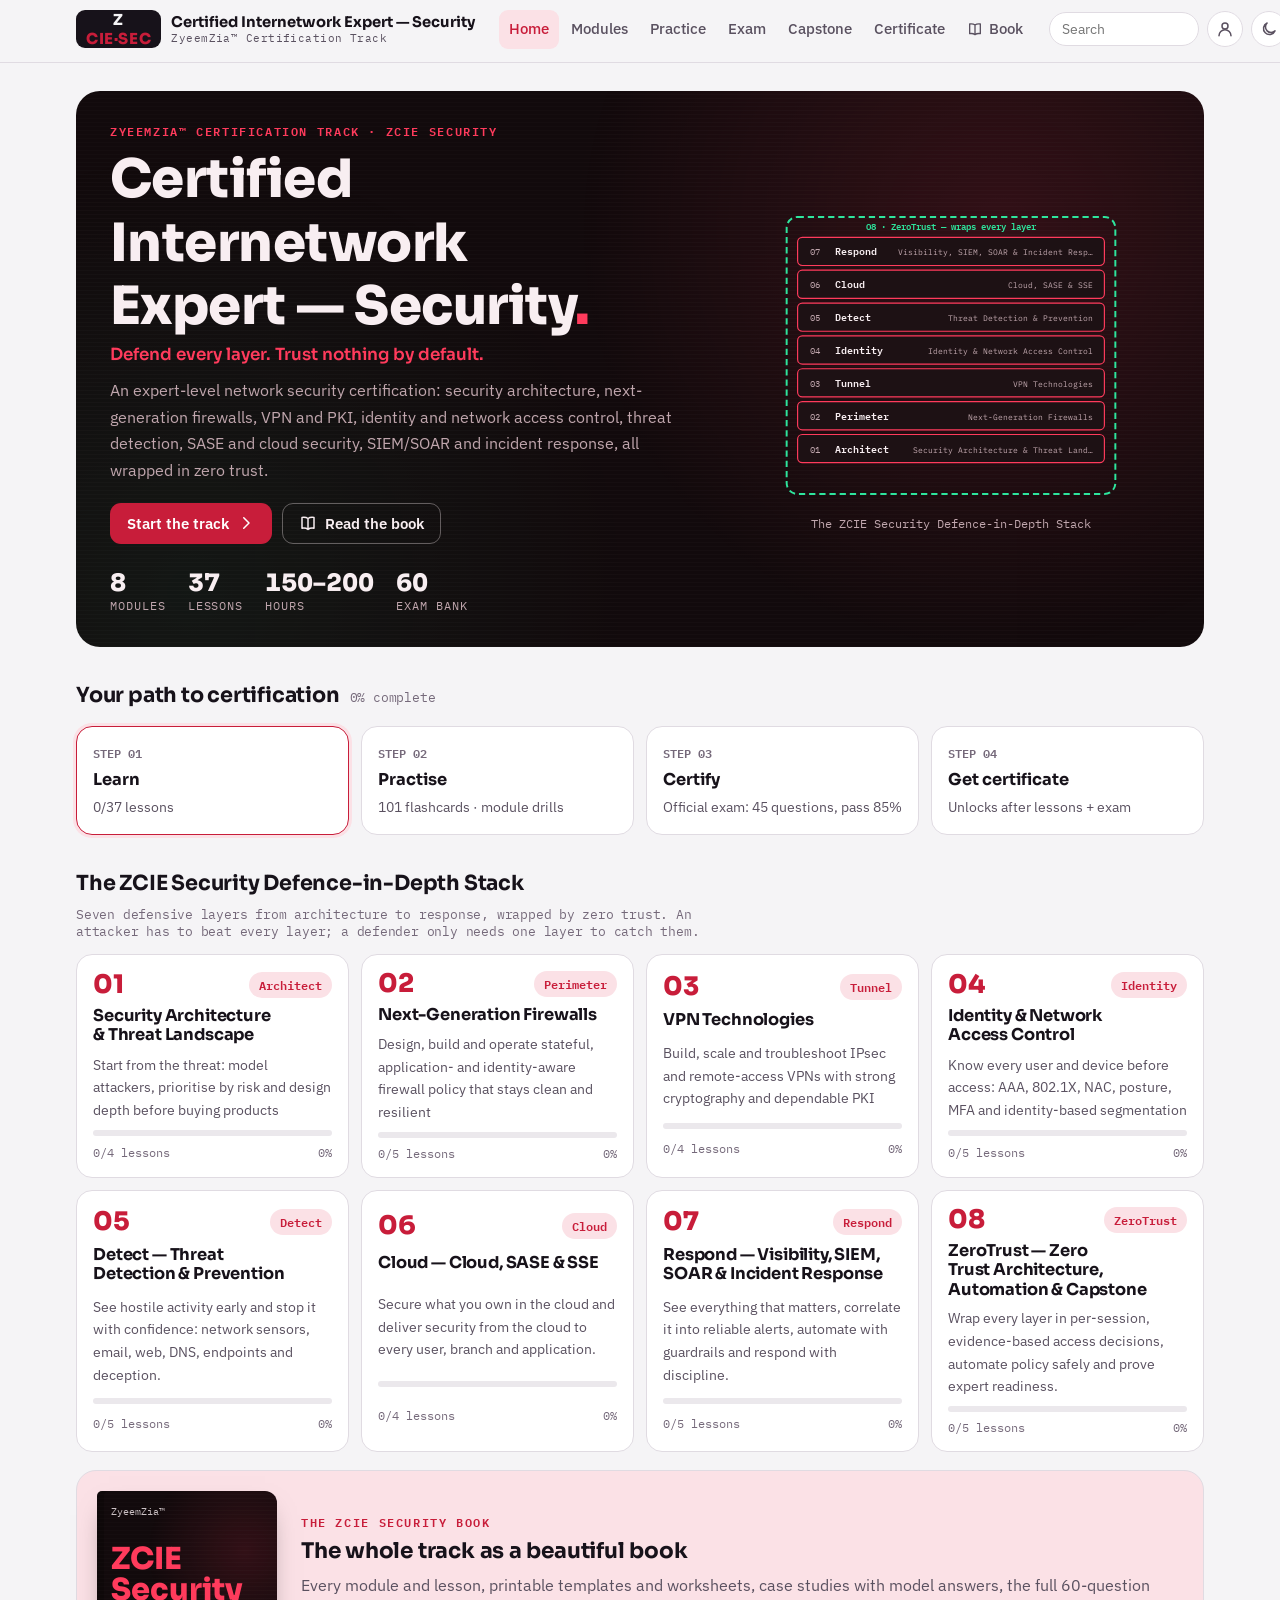
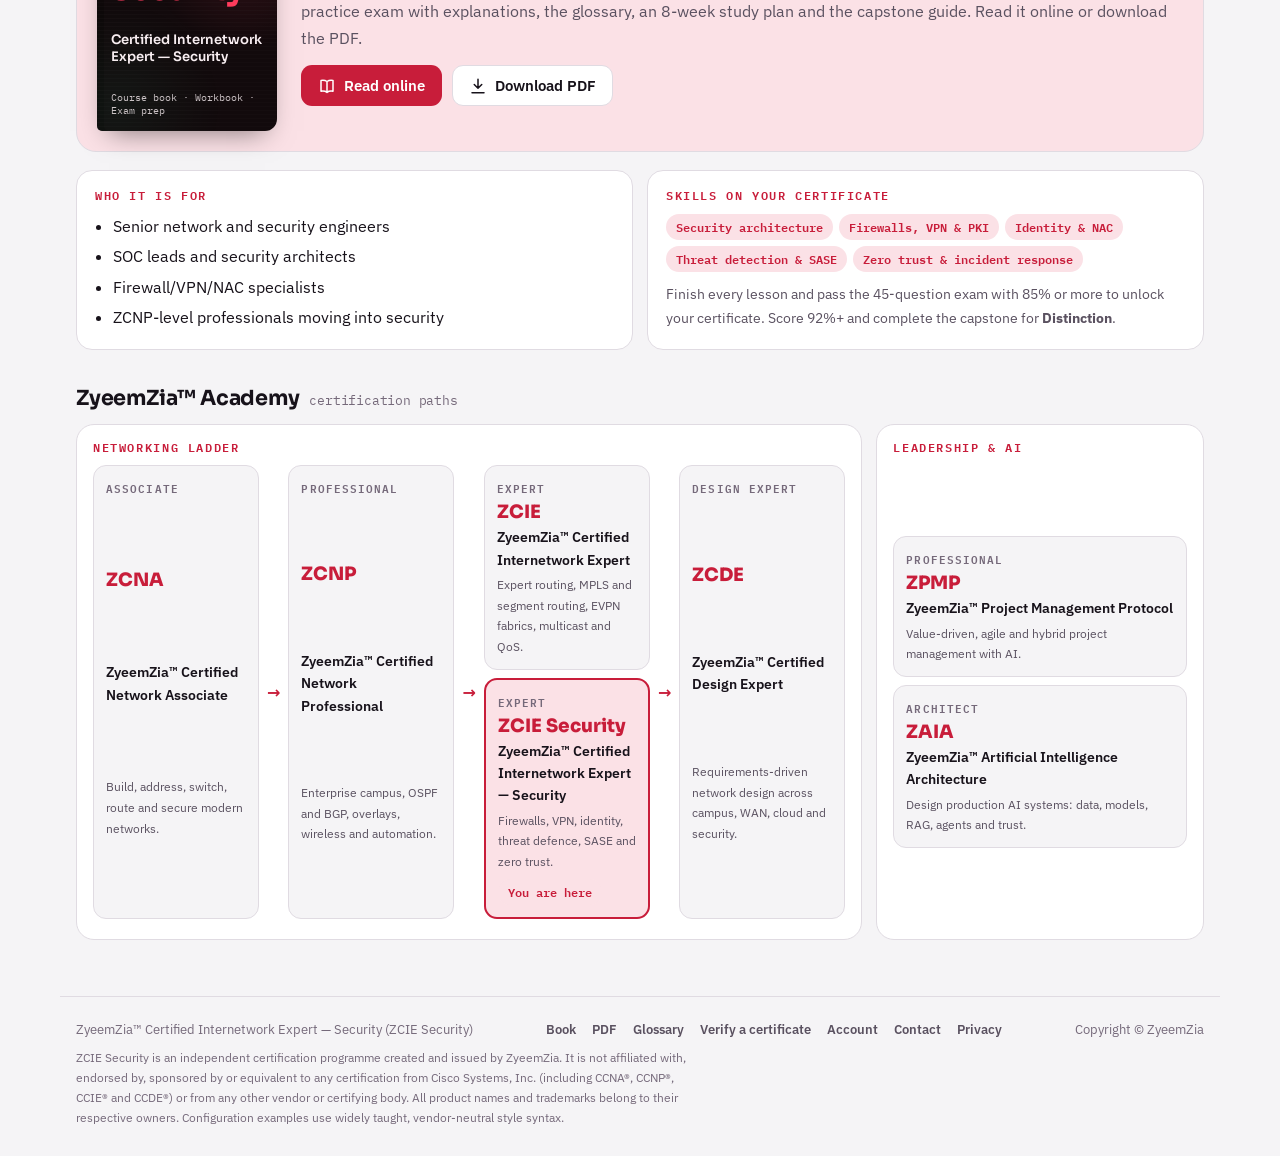
==== commit 0bea99a1: "Direct Transmission Hub: the shared ZyeemZia contact form" ====
--- a/index.html
+++ b/index.html
@@ -43,7 +43,7 @@
 </header>
 <main id="view" class="view" tabindex="-1"><div class="boot" aria-label="Loading the course"><i></i><i></i><i></i></div></main>
 <footer class="site-foot">
-  <div class="row"><span>ZyeemZia™ Certified Internetwork Expert — Security (ZCIE Security)</span><span style="display:flex;gap:16px;flex-wrap:wrap"><a href="book.html" target="_blank" rel="noopener">Book</a><a href="ZCIE-Security-Book.pdf" download>PDF</a><a href="#glossary">Glossary</a><a href="#verify/">Verify a certificate</a><a href="#account">Account</a><a href="privacy.html">Privacy</a></span><span>Copyright © ZyeemZia</span></div>
+  <div class="row"><span>ZyeemZia™ Certified Internetwork Expert — Security (ZCIE Security)</span><span style="display:flex;gap:16px;flex-wrap:wrap"><a href="book.html" target="_blank" rel="noopener">Book</a><a href="ZCIE-Security-Book.pdf" download>PDF</a><a href="#glossary">Glossary</a><a href="#verify/">Verify a certificate</a><a href="#account">Account</a><a href="#contact">Contact</a><a href="privacy.html">Privacy</a></span><span>Copyright © ZyeemZia</span></div>
   <p class="disc" id="disc"></p>
 </footer>
 <nav class="tabbar" id="tabbar" aria-label="Main mobile"></nav>
@@ -53,6 +53,6 @@
 <script defer src="data/track.js?v=f406cf9808"></script>
 <script defer src="data/m1-4.js?v=0f41bb237a"></script>
 <script defer src="data/m5-8.js?v=df079505ed"></script>
-<script defer src="app.js?v=049c7e3315"></script>
+<script defer src="app.js?v=e0d3547dfe"></script>
 </body>
 </html>
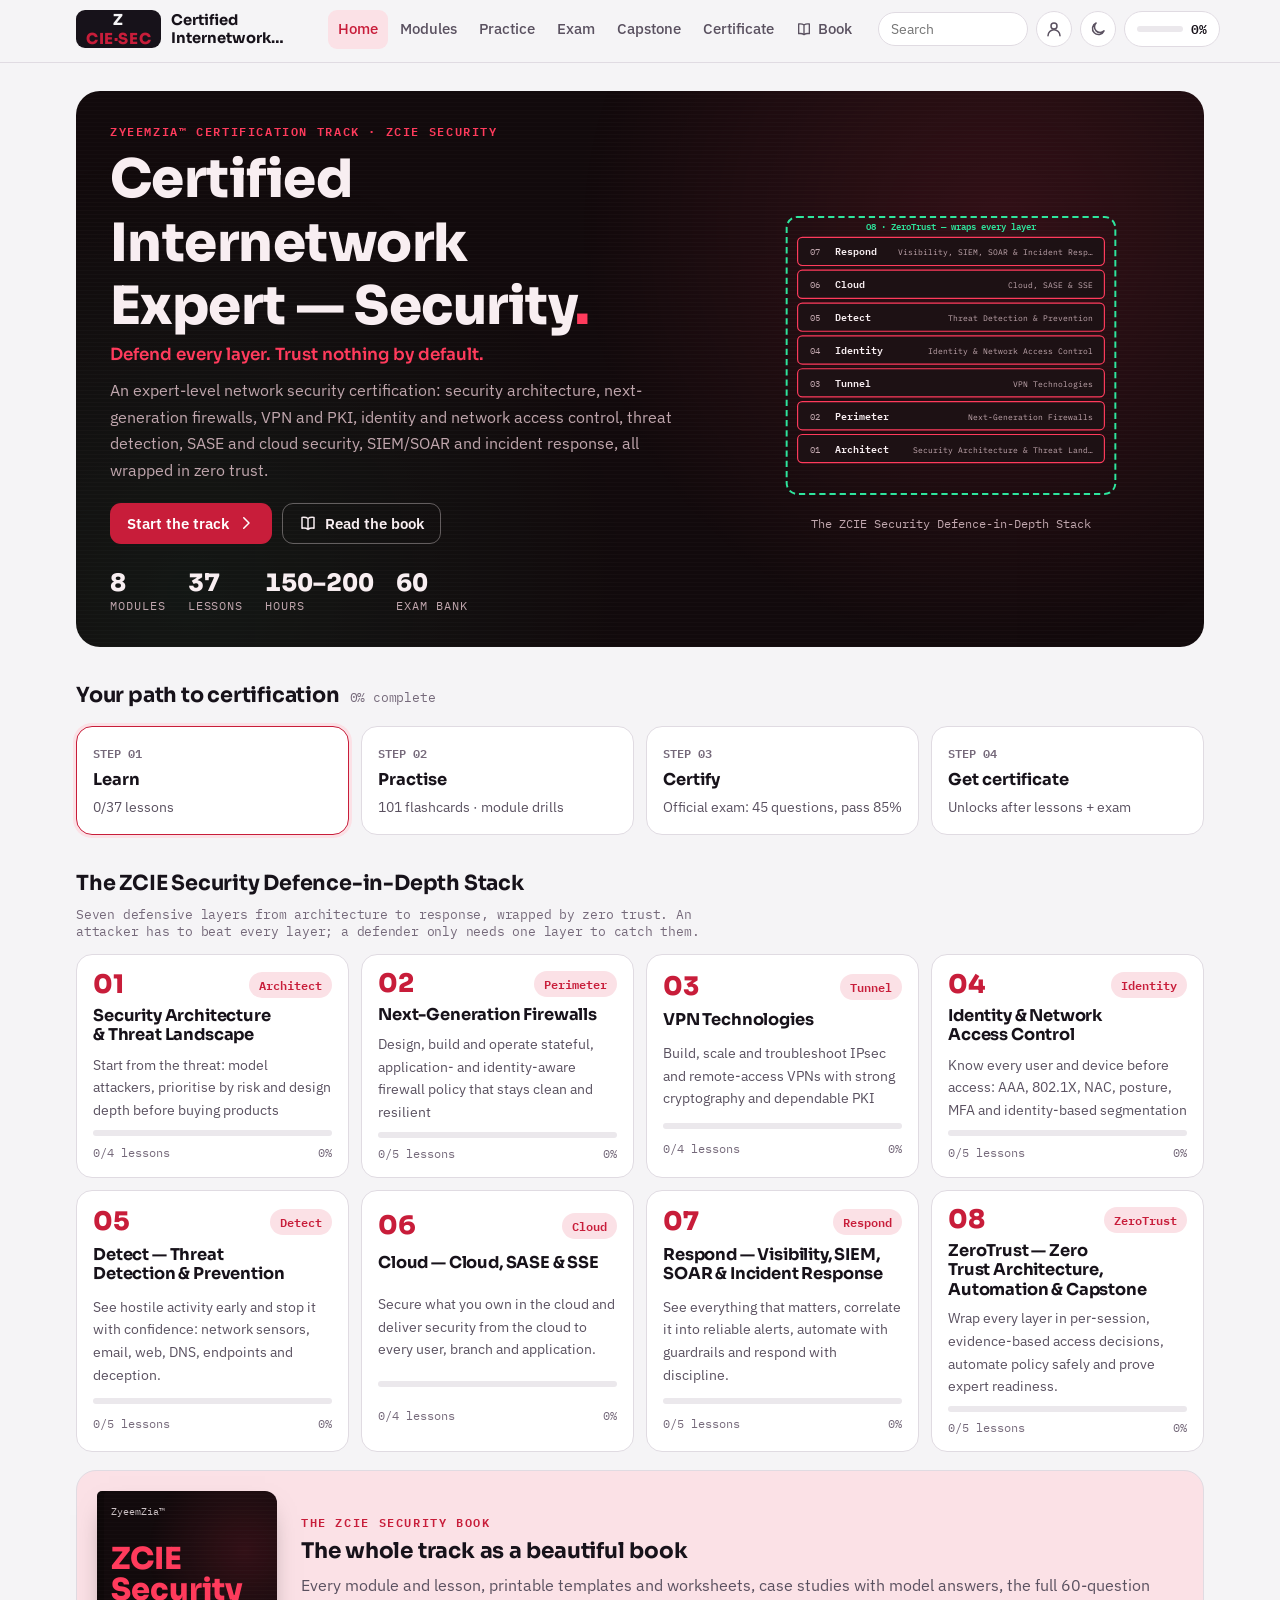
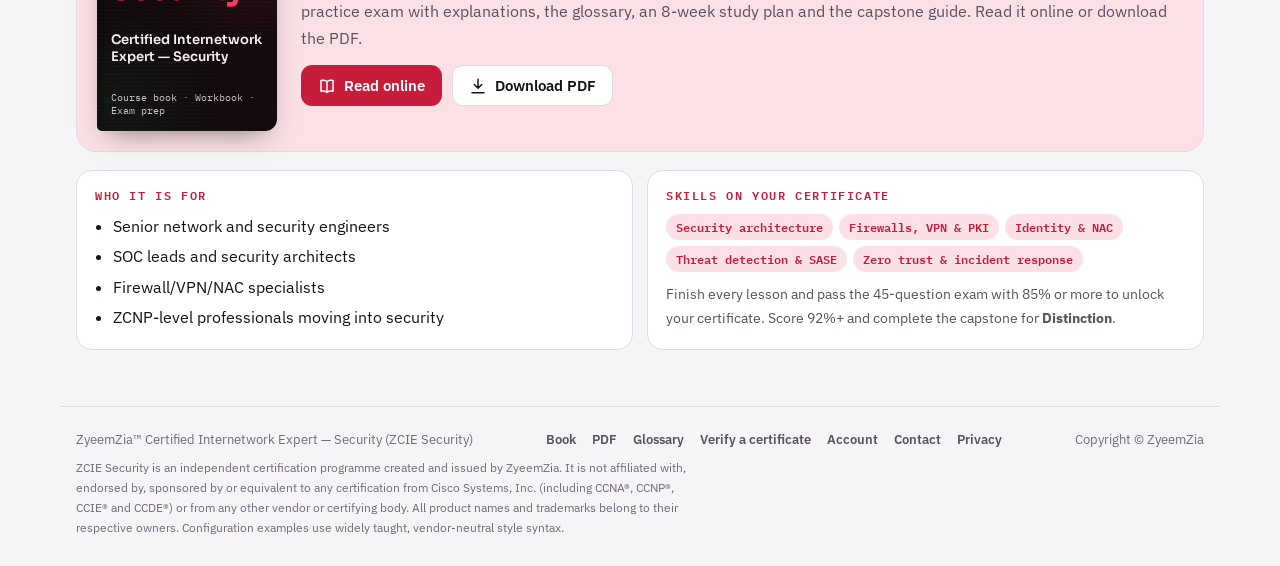
==== commit 51dbfa69: "ZyeemZia Academy: 8 new certification tracks, tidier header on long track names, rebuilt book" ====
--- a/index.html
+++ b/index.html
@@ -24,7 +24,7 @@
 <link rel="stylesheet" href="theme.css?v=8f54122ecc">
 <link rel="preload" href="fonts/IBMPlexSans-400-latin-a68a20.woff2" as="font" type="font/woff2" crossorigin>
 <link rel="preload" href="fonts/Sora-500-latin-4fa0aa.woff2" as="font" type="font/woff2" crossorigin>
-<link rel="stylesheet" href="app.css?v=20551c067f">
+<link rel="stylesheet" href="app.css?v=88f32b9818">
 </head>
 <body>
 <header class="topbar">
@@ -49,7 +49,7 @@
 <nav class="tabbar" id="tabbar" aria-label="Main mobile"></nav>
 <div class="toast" id="toast" role="status" aria-live="polite" hidden></div>
 <script defer src="core.js?v=756f940ff2"></script>
-<script defer src="family.js?v=a2eb85d155"></script>
+<script defer src="family.js?v=56a834a7c4"></script>
 <script defer src="data/track.js?v=f406cf9808"></script>
 <script defer src="data/m1-4.js?v=0f41bb237a"></script>
 <script defer src="data/m5-8.js?v=df079505ed"></script>
--- a/app.css
+++ b/app.css
@@ -443,3 +443,8 @@
 .gsi-slot { min-height: 44px; display: flex; align-items: center; }
 /* Google's button frame is a light document: match its colour scheme so dark mode shows no white box */
 .gsi-slot iframe { color-scheme: light; }
+
+/* long track names wrap to at most two lines instead of pushing the header tools off-screen */
+.brand-text { min-width: 0; }
+.brand-text b { max-width: 12em; display: -webkit-box; -webkit-line-clamp: 2; -webkit-box-orient: vertical; overflow: hidden; }
+@media (max-width: 1280px) { .brand-text b { max-width: 9em; } .brand-text small { display: none; } }
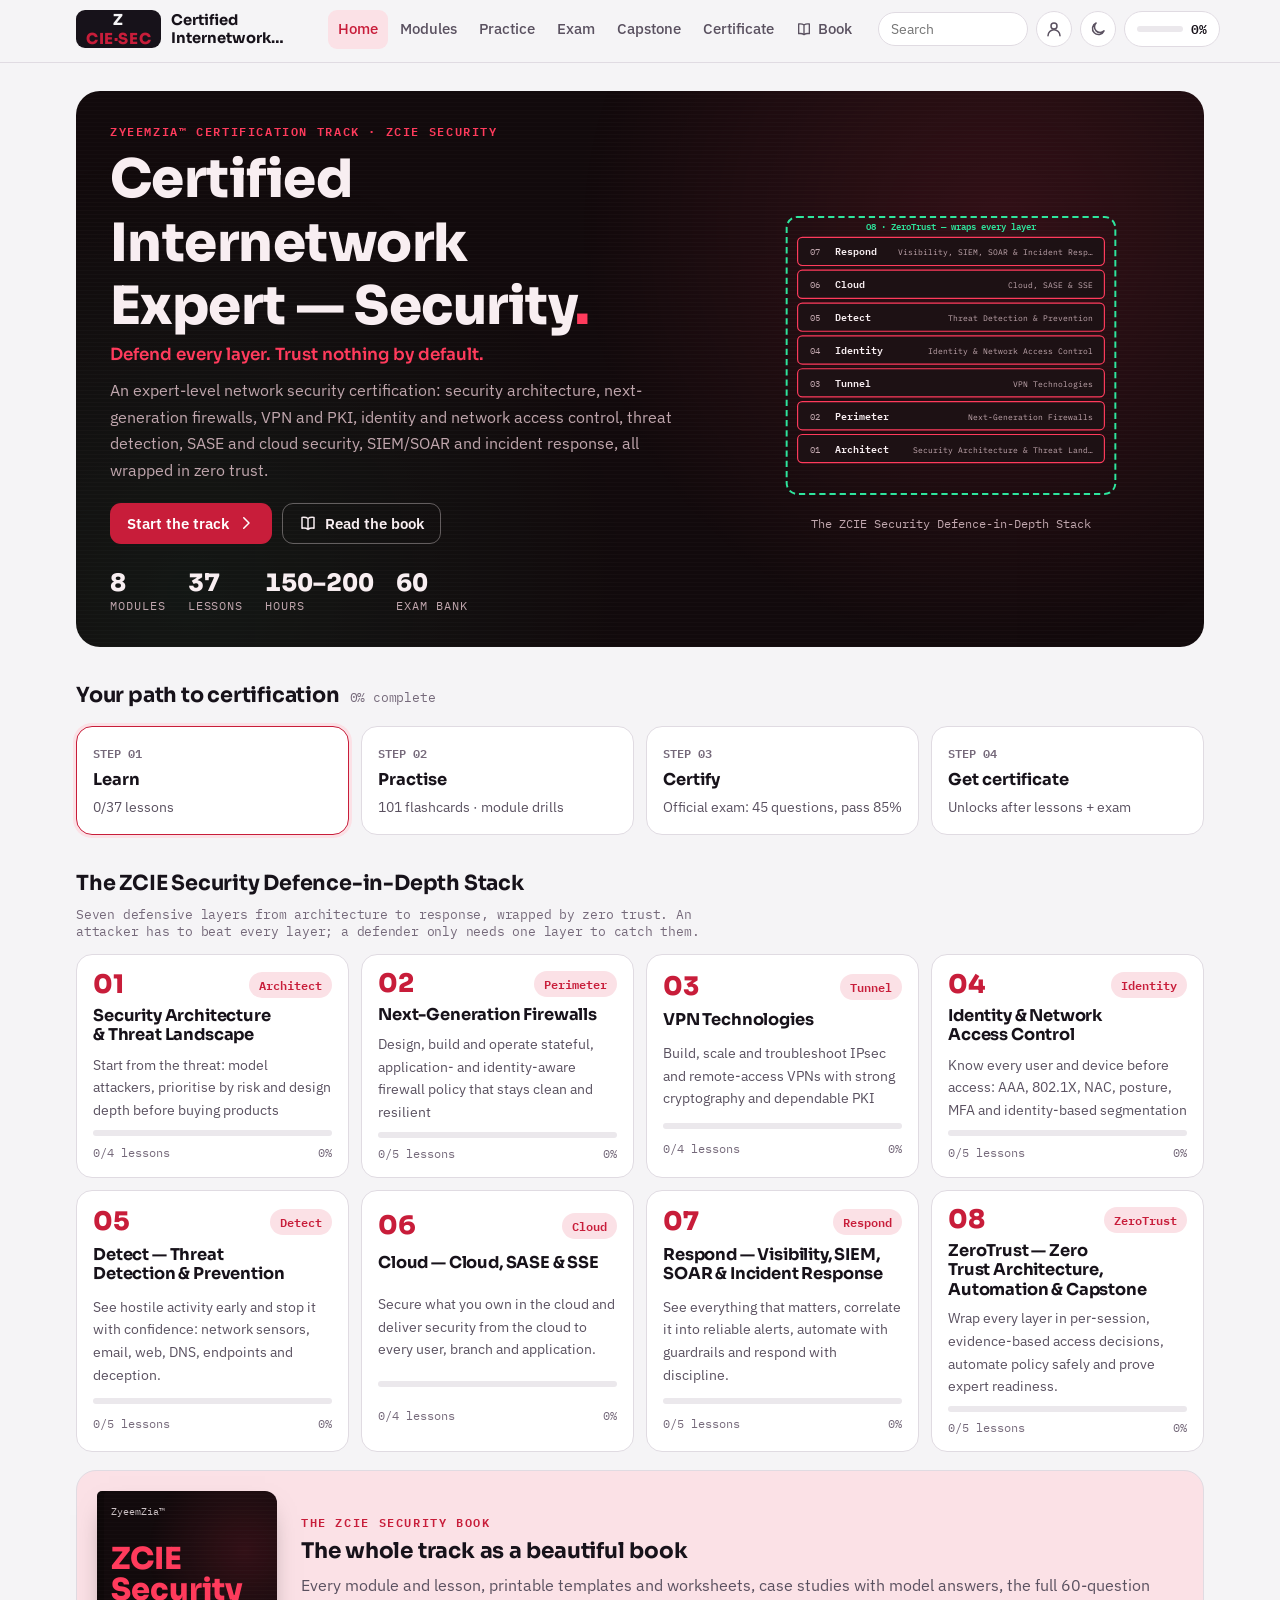
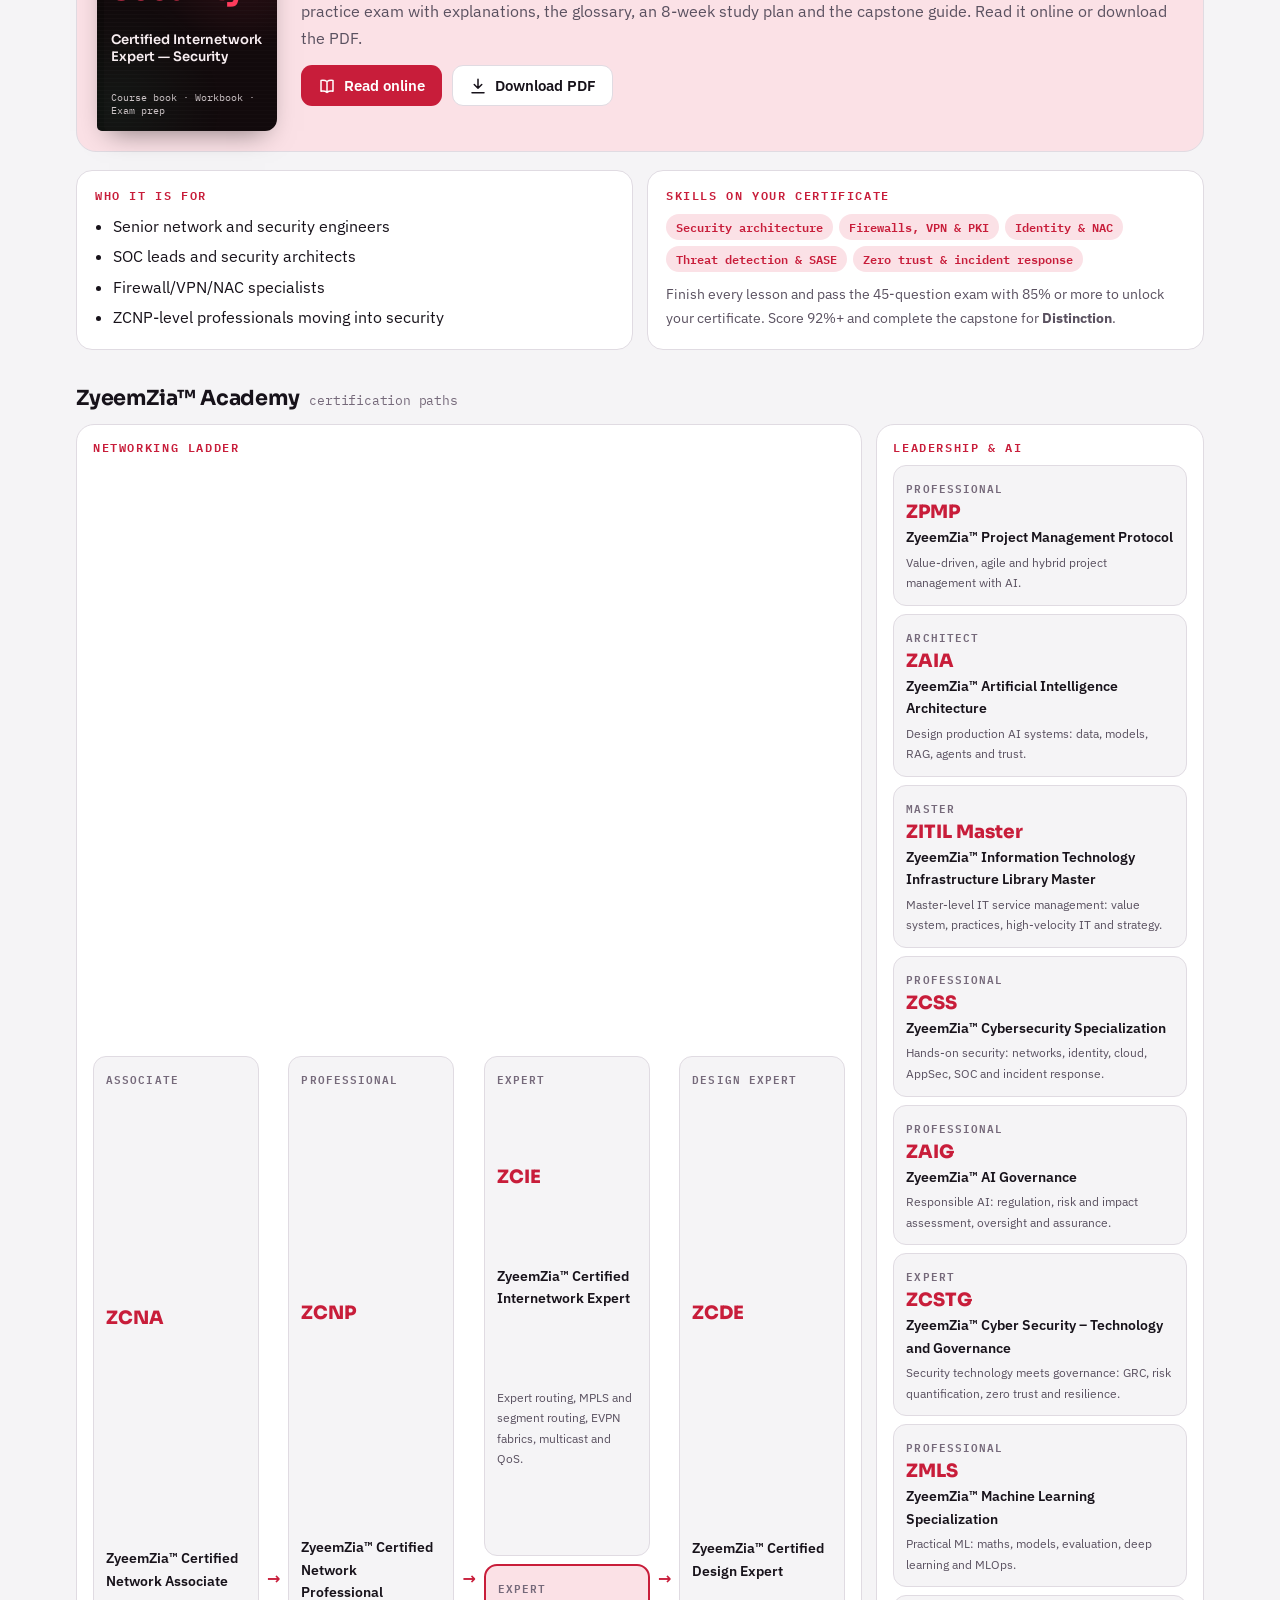
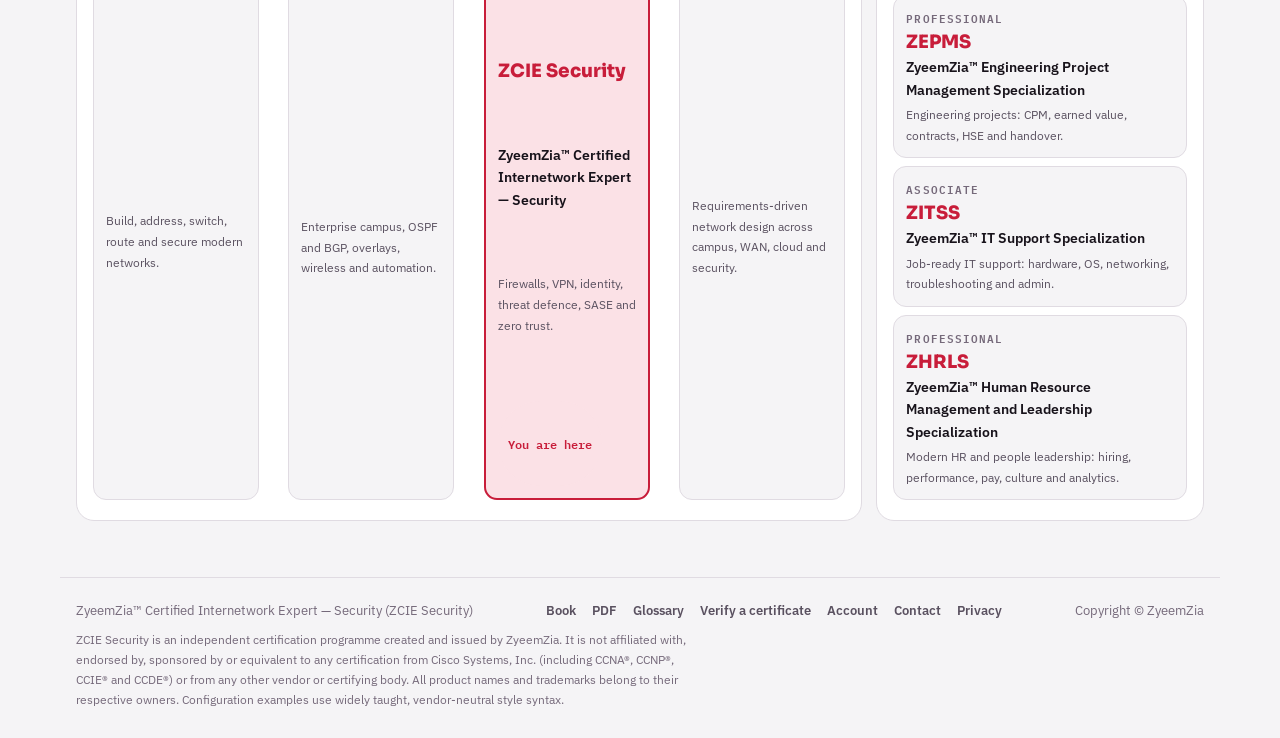
==== commit 87d08d44: "Fix the Academy course list (missing comma stopped it loading)" ====
--- a/index.html
+++ b/index.html
@@ -49,7 +49,7 @@
 <nav class="tabbar" id="tabbar" aria-label="Main mobile"></nav>
 <div class="toast" id="toast" role="status" aria-live="polite" hidden></div>
 <script defer src="core.js?v=756f940ff2"></script>
-<script defer src="family.js?v=56a834a7c4"></script>
+<script defer src="family.js?v=83e3c2668b"></script>
 <script defer src="data/track.js?v=f406cf9808"></script>
 <script defer src="data/m1-4.js?v=0f41bb237a"></script>
 <script defer src="data/m5-8.js?v=df079505ed"></script>
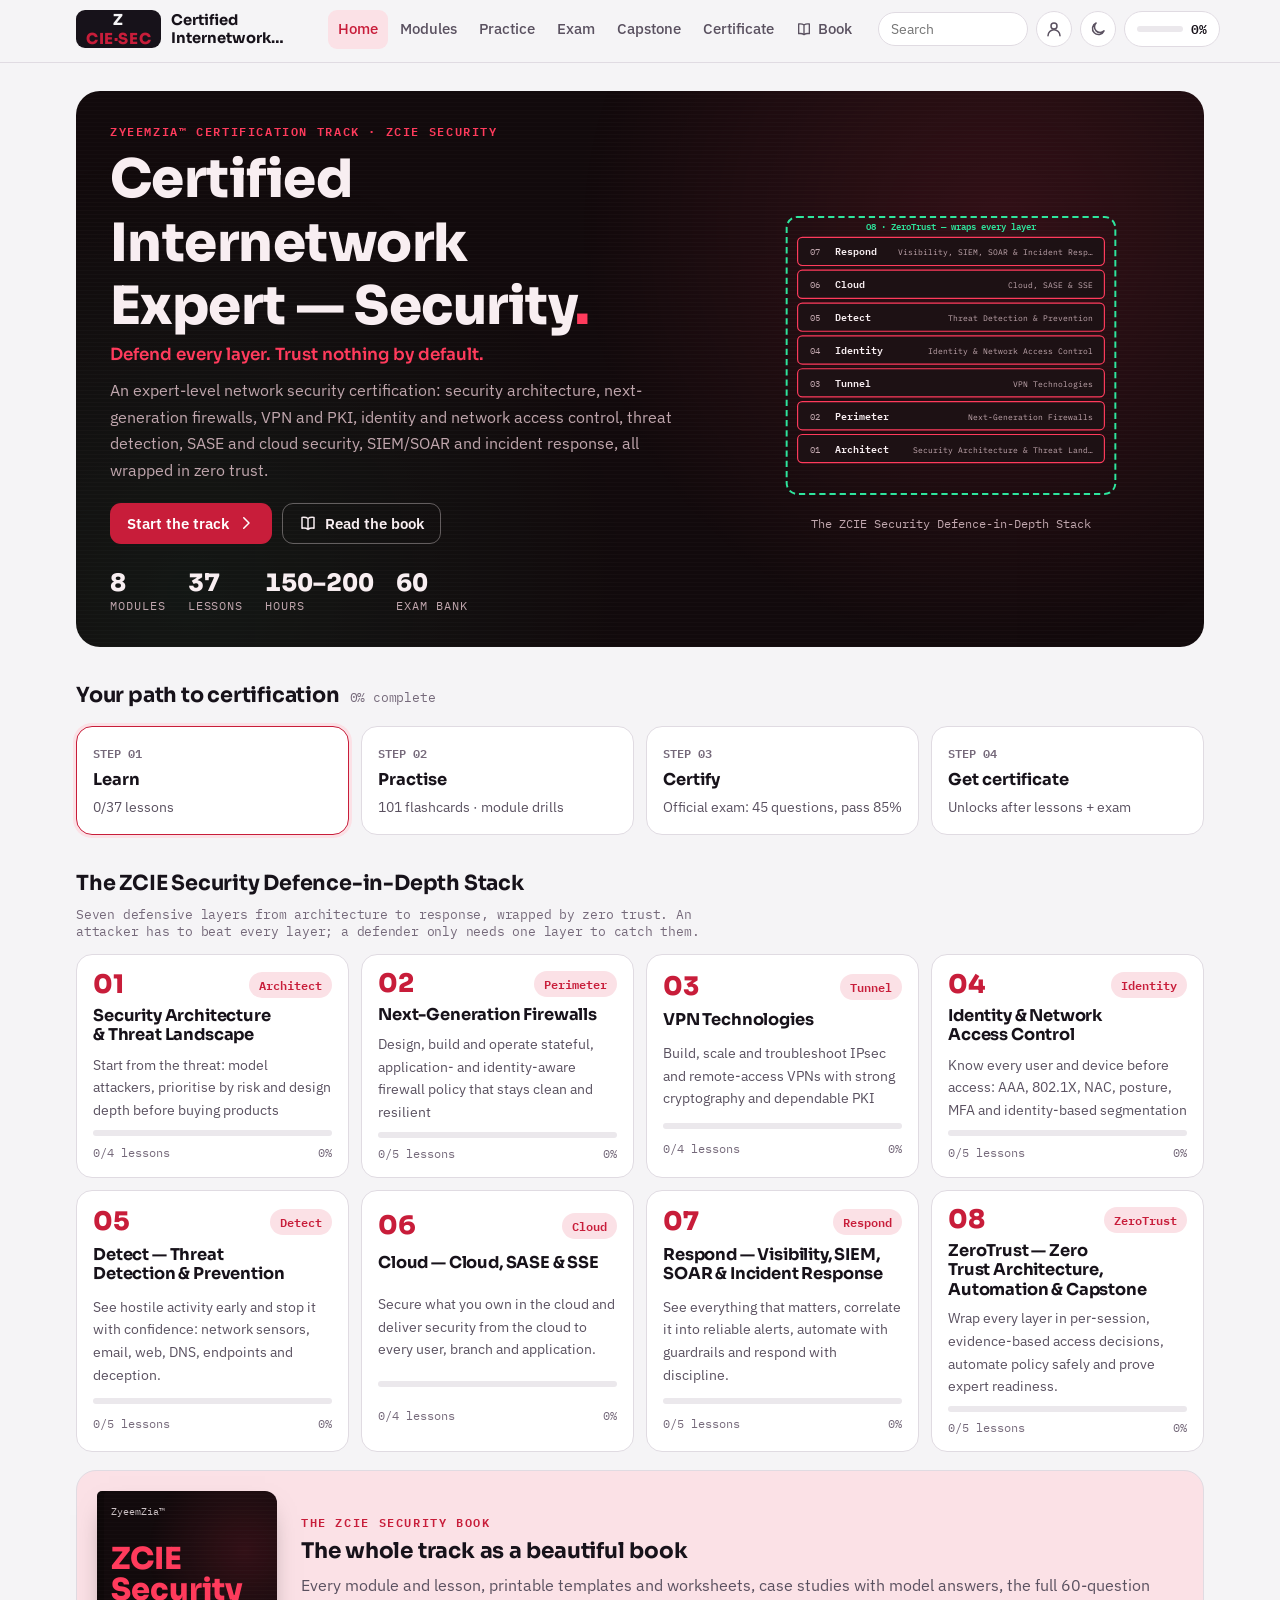
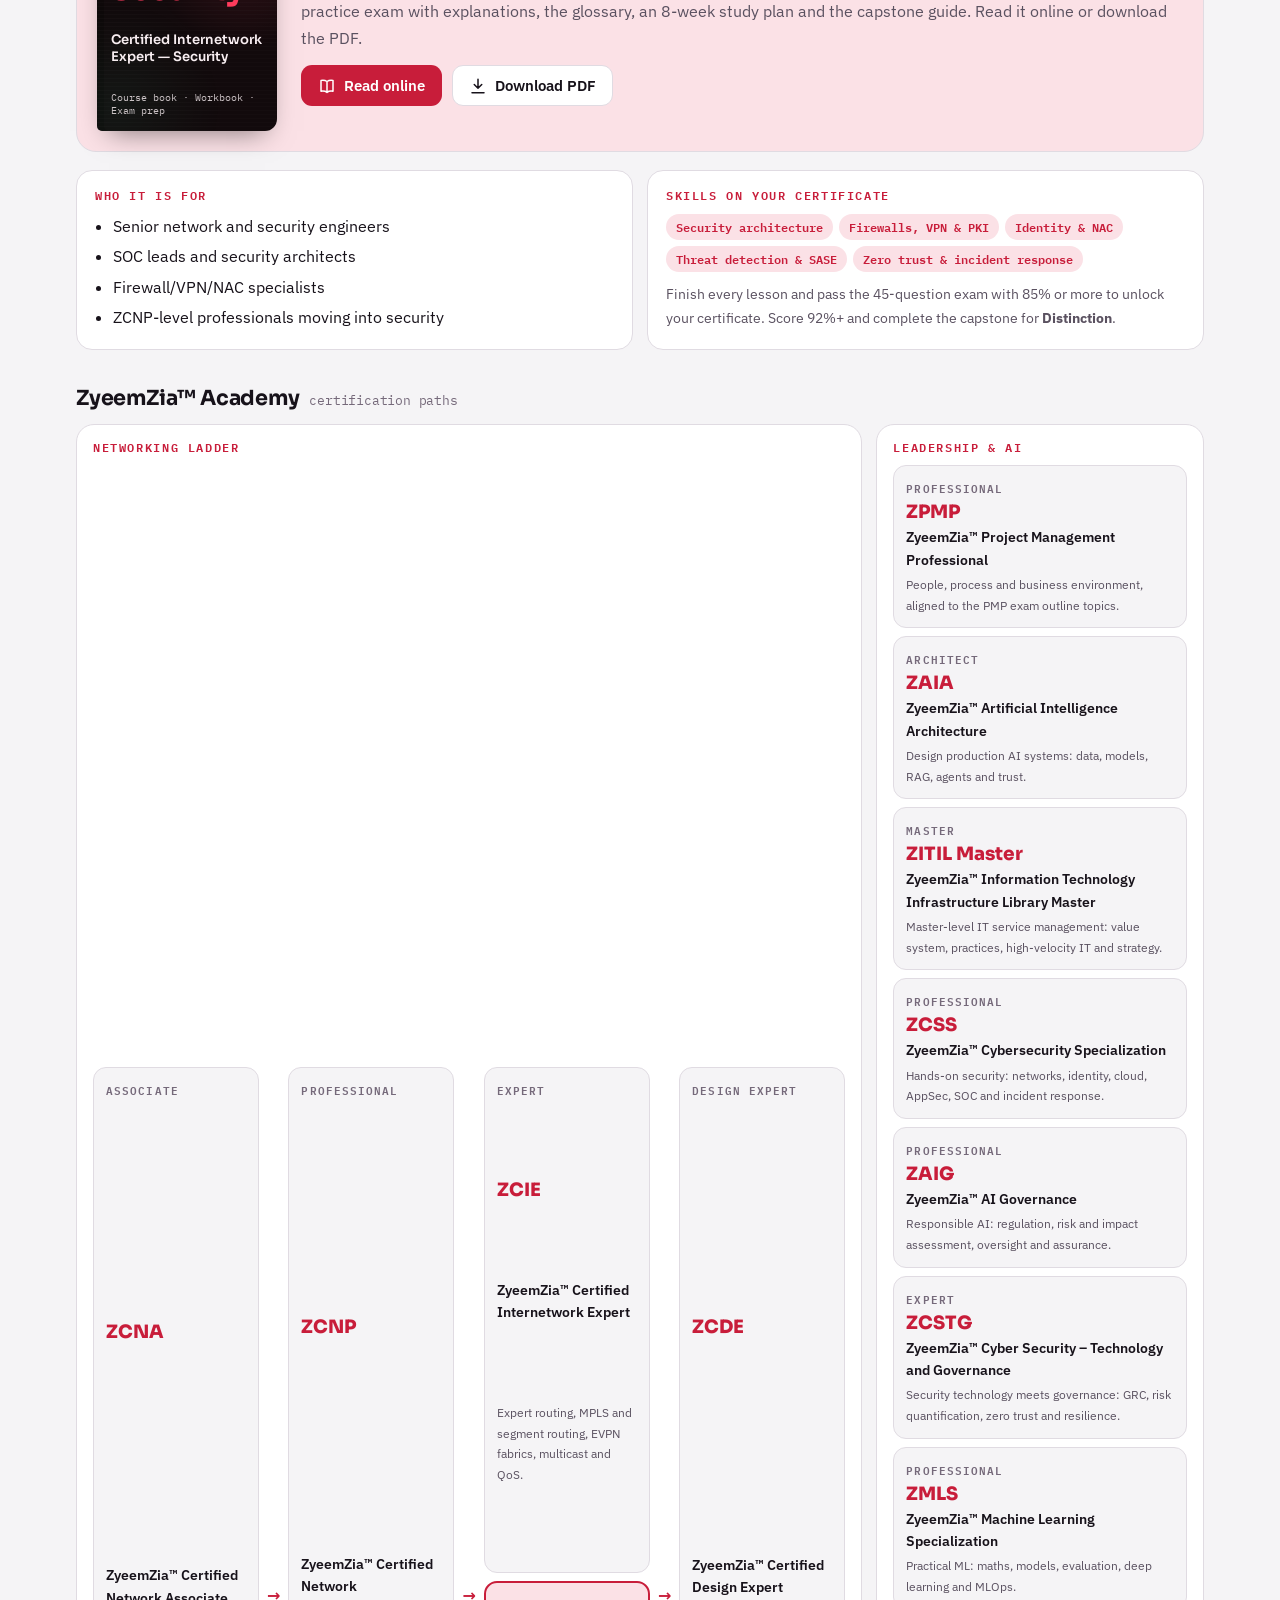
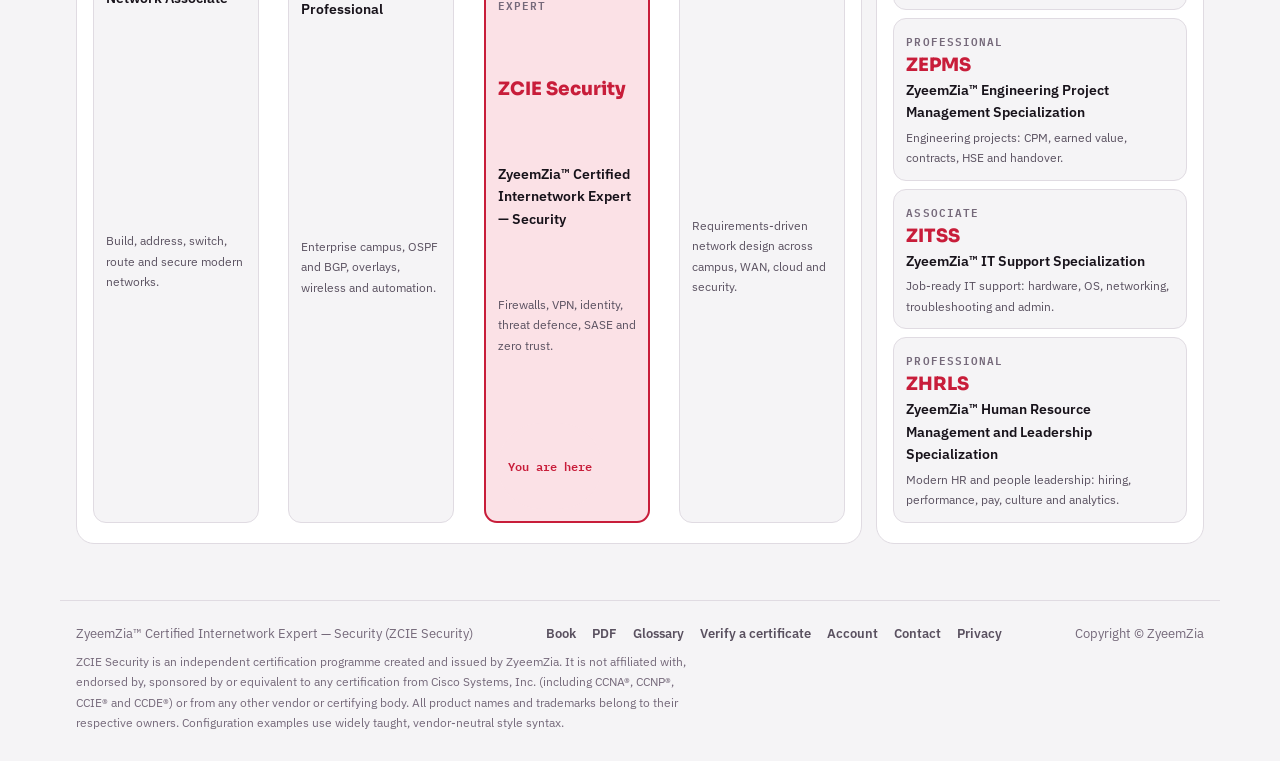
==== commit 81c70402: "Academy: ZPMP is now Project Management Professional; PMP-style weighted practice exam support; rebu" ====
--- a/index.html
+++ b/index.html
@@ -49,10 +49,10 @@
 <nav class="tabbar" id="tabbar" aria-label="Main mobile"></nav>
 <div class="toast" id="toast" role="status" aria-live="polite" hidden></div>
 <script defer src="core.js?v=756f940ff2"></script>
-<script defer src="family.js?v=83e3c2668b"></script>
+<script defer src="family.js?v=7f5398b318"></script>
 <script defer src="data/track.js?v=f406cf9808"></script>
 <script defer src="data/m1-4.js?v=0f41bb237a"></script>
 <script defer src="data/m5-8.js?v=df079505ed"></script>
-<script defer src="app.js?v=e0d3547dfe"></script>
+<script defer src="app.js?v=2efb6bd797"></script>
 </body>
 </html>
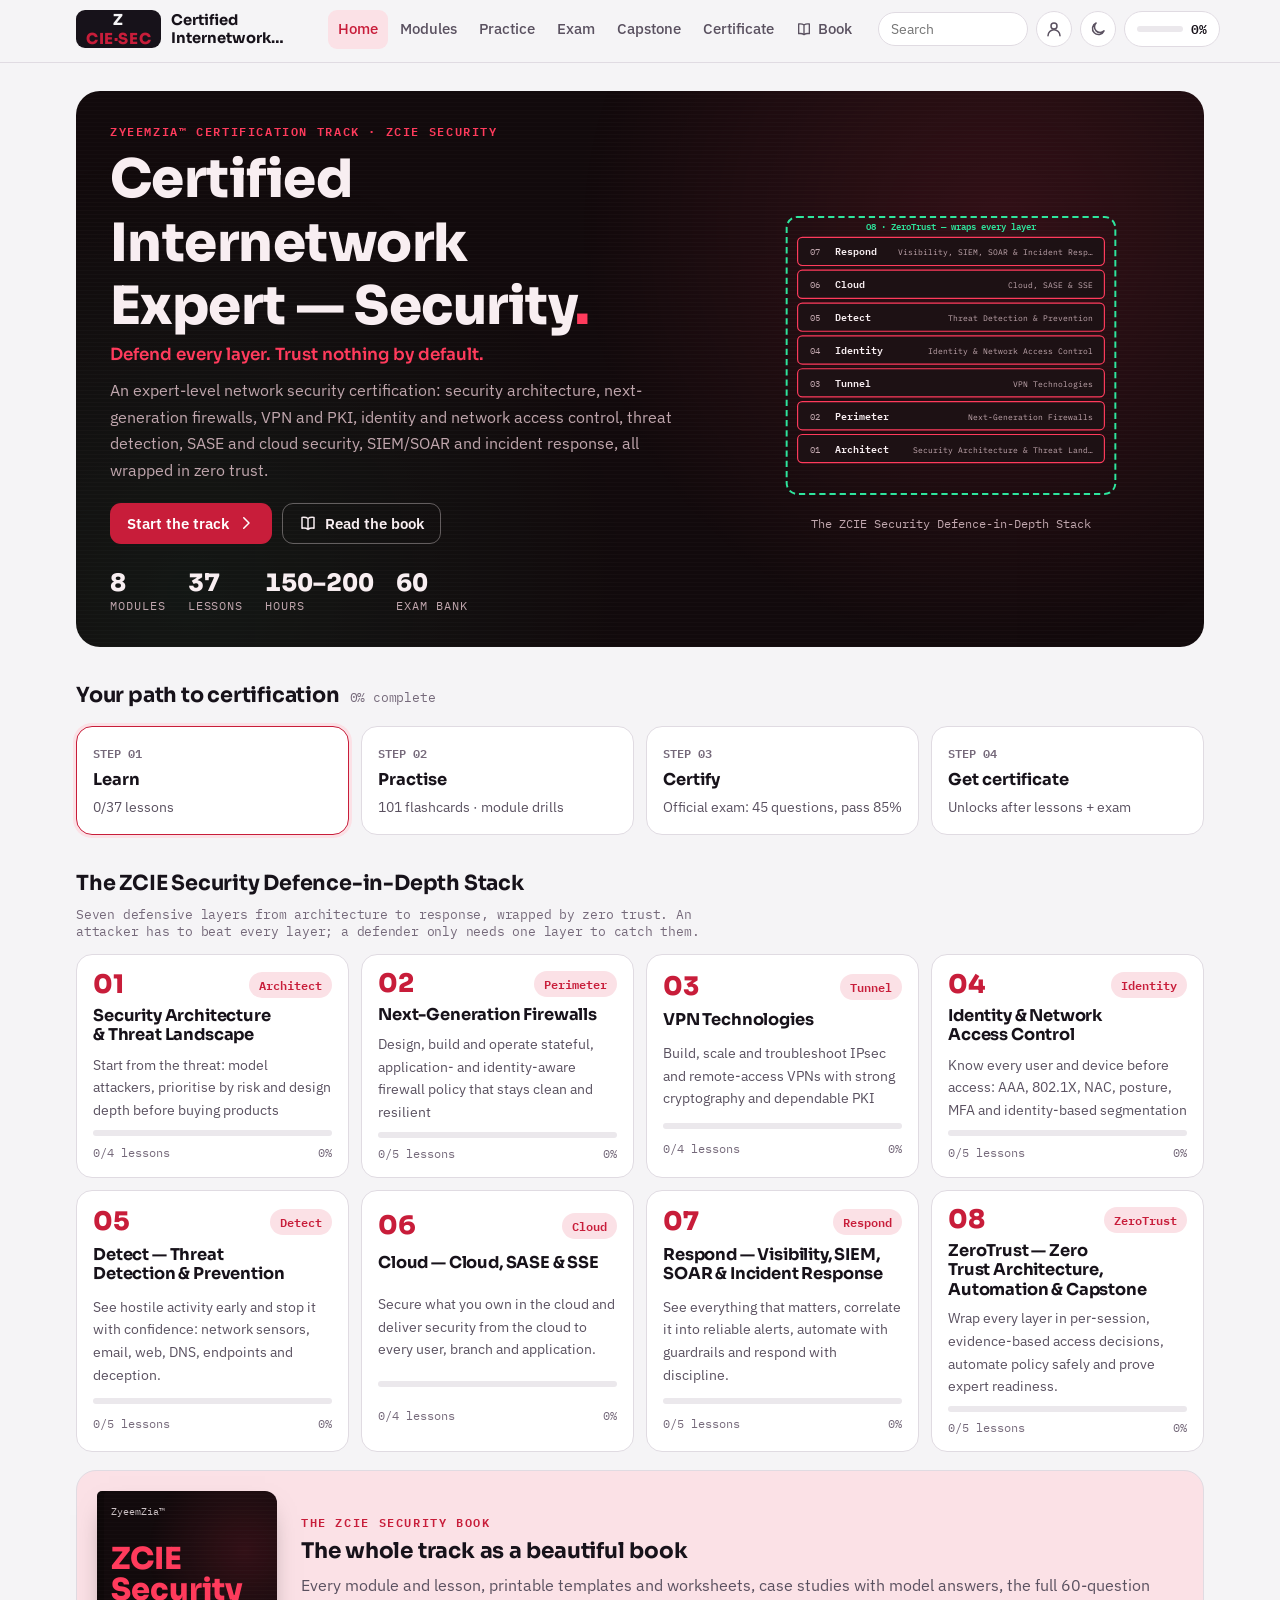
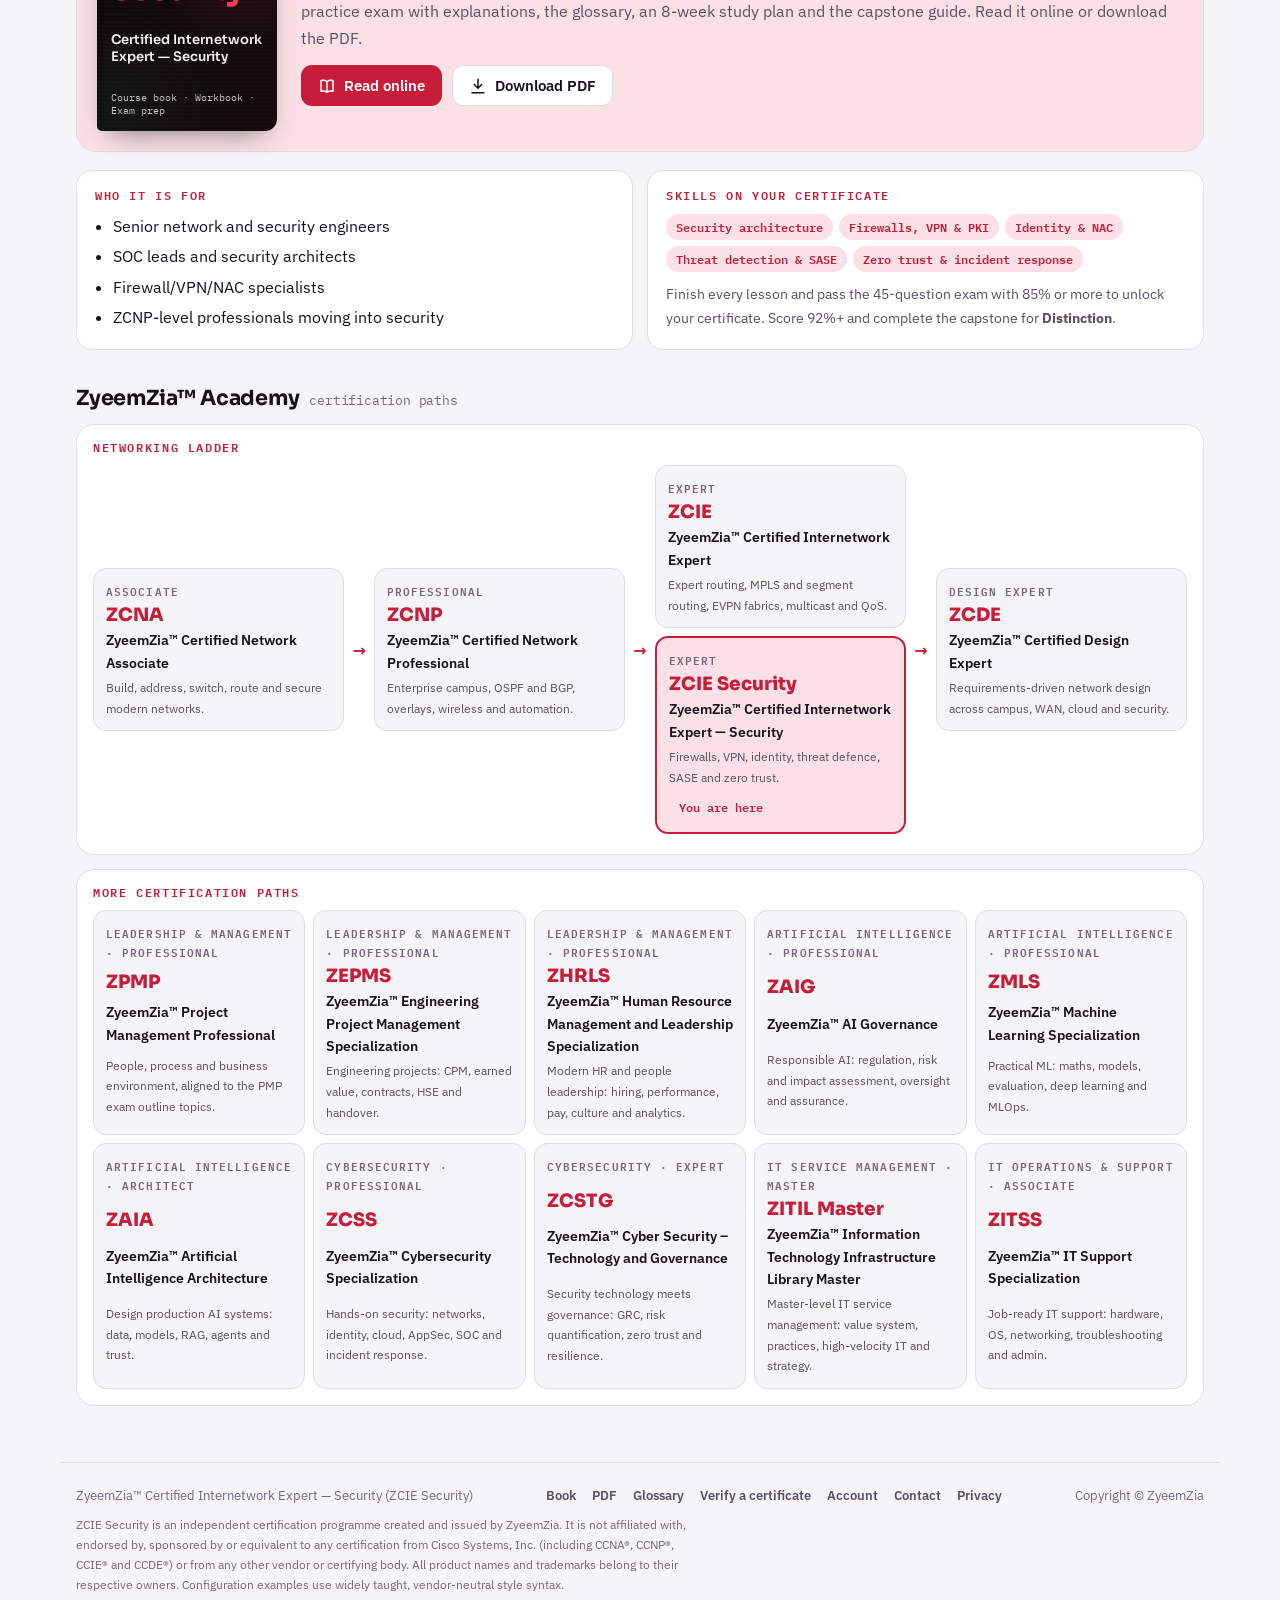
==== commit 9b43286b: "Academy: networking ladder without blank space; other paths in a compact grid" ====
--- a/index.html
+++ b/index.html
@@ -24,7 +24,7 @@
 <link rel="stylesheet" href="theme.css?v=8f54122ecc">
 <link rel="preload" href="fonts/IBMPlexSans-400-latin-a68a20.woff2" as="font" type="font/woff2" crossorigin>
 <link rel="preload" href="fonts/Sora-500-latin-4fa0aa.woff2" as="font" type="font/woff2" crossorigin>
-<link rel="stylesheet" href="app.css?v=88f32b9818">
+<link rel="stylesheet" href="app.css?v=72c396147d">
 </head>
 <body>
 <header class="topbar">
@@ -53,6 +53,6 @@
 <script defer src="data/track.js?v=f406cf9808"></script>
 <script defer src="data/m1-4.js?v=0f41bb237a"></script>
 <script defer src="data/m5-8.js?v=df079505ed"></script>
-<script defer src="app.js?v=2efb6bd797"></script>
+<script defer src="app.js?v=c61aa74dfb"></script>
 </body>
 </html>
--- a/app.css
+++ b/app.css
@@ -448,3 +448,16 @@
 .brand-text { min-width: 0; }
 .brand-text b { max-width: 12em; display: -webkit-box; -webkit-line-clamp: 2; -webkit-box-orient: vertical; overflow: hidden; }
 @media (max-width: 1280px) { .brand-text b { max-width: 9em; } .brand-text small { display: none; } }
+
+/* Academy: networking ladder across the full width, other paths as compact card grids (no stretched, empty cards) */
+.academy { grid-template-columns: minmax(0, 1fr); align-items: start; }
+
+.ac-ladder { align-items: center; }
+.ac-tier { align-content: center; }
+.ac-grid { display: grid; grid-template-columns: repeat(auto-fill, minmax(min(100%, 200px), 1fr)); gap: 8px; }
+/* phones and tablets: the networking ladder runs top to bottom instead of scrolling sideways */
+@media (max-width: 860px) {
+  .ac-ladder { flex-direction: column; align-items: stretch; overflow: visible; }
+  .ac-tier { min-width: 0; }
+  .ac-arrow { transform: rotate(90deg); line-height: 1; }
+}
